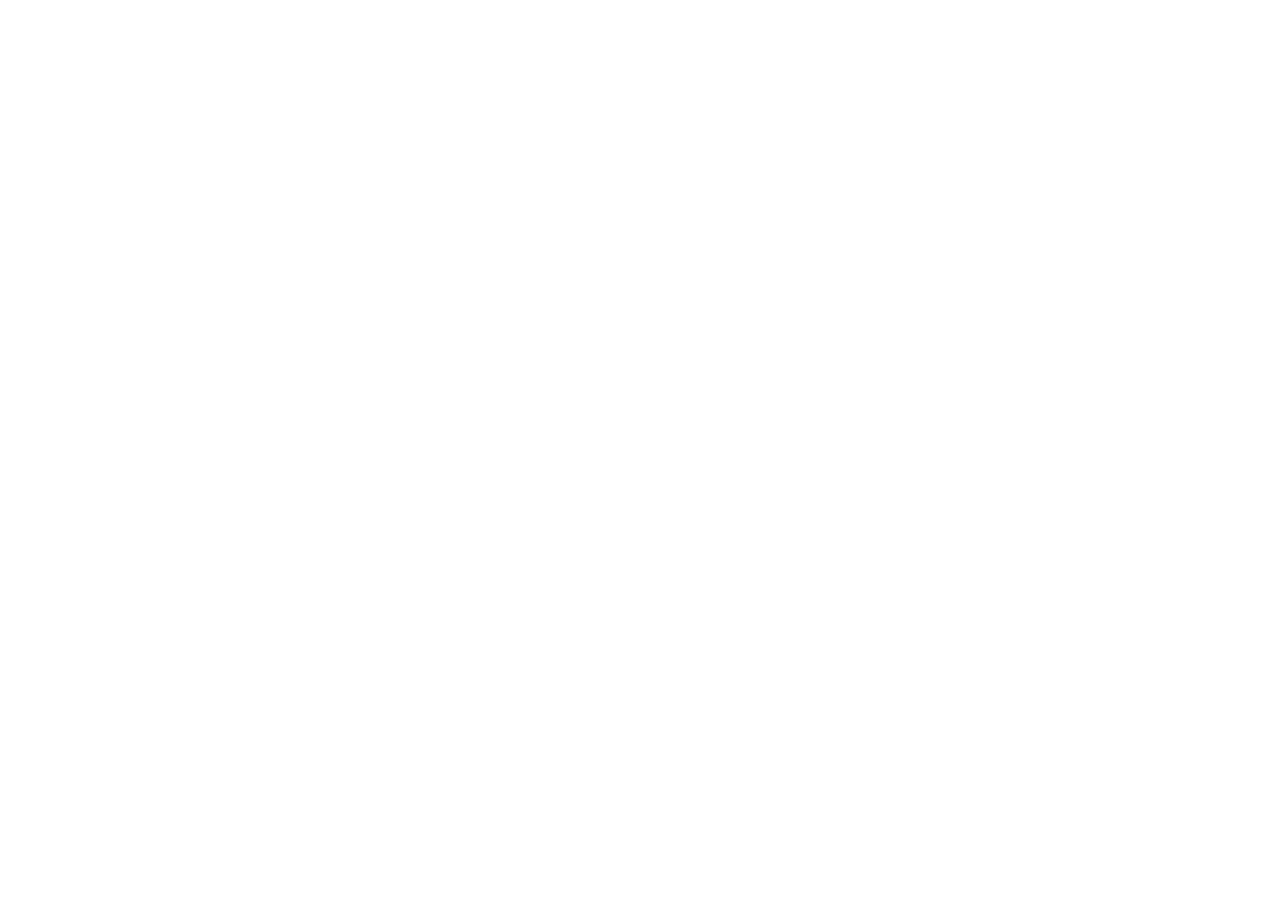
==== index.html @ a07afb5d "files updated" ====
<!DOCTYPE html>
<html lang="en">
<head>
    <meta charset="UTF-8">
    <meta name="viewport" content="width=device-width, initial-scale=1.0">
    <meta http-equiv="X-UA-Compatible" content="ie=edge">
    <title>Willow</title>
    <link href="https://fonts.googleapis.com/css?family=Abril+Fatface|Montserrat:400,700" rel="stylesheet">
    <link rel="stylesheet" href="styles/style.css">
</head>
<body>
    
</body>
</html>
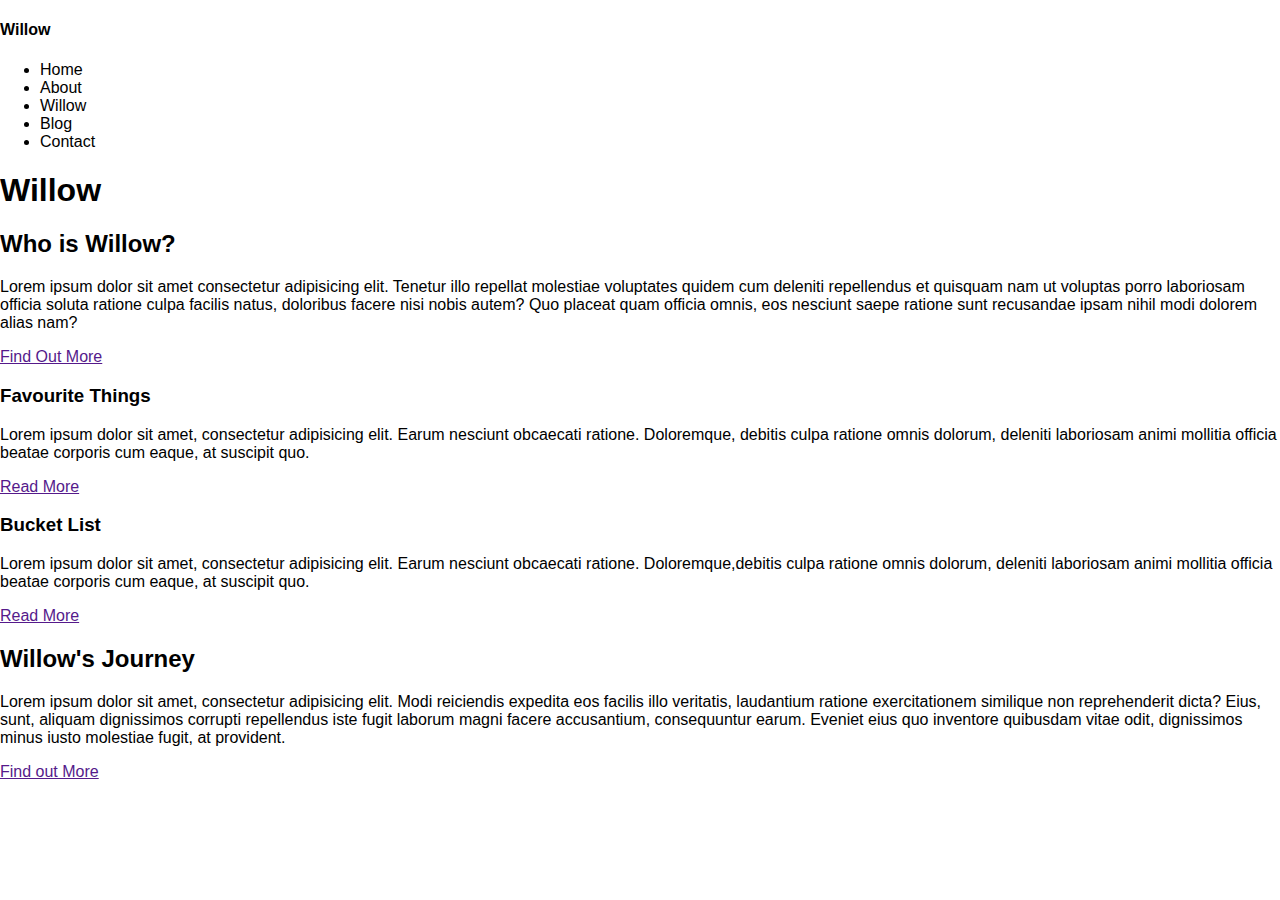
==== commit 9b939952: "files updated" ====
--- a/index.html
+++ b/index.html
@@ -5,10 +5,101 @@
     <meta name="viewport" content="width=device-width, initial-scale=1.0">
     <meta http-equiv="X-UA-Compatible" content="ie=edge">
     <title>Willow</title>
+    <link rel="stylesheet" href="https://use.fontawesome.com/releases/v5.5.0/css/all.css" integrity="sha384-B4dIYHKNBt8Bc12p+WXckhzcICo0wtJAoU8YZTY5qE0Id1GSseTk6S+L3BlXeVIU" crossorigin="anonymous">
     <link href="https://fonts.googleapis.com/css?family=Abril+Fatface|Montserrat:400,700" rel="stylesheet">
     <link rel="stylesheet" href="styles/style.css">
 </head>
 <body>
+
+    <!-- HEADER SECTION ------------------------------------------------>
+
+    <header class="main-header">
+        <div class="mobile-logo-box">
+            <h4 class="mobile-logo-box_heading">Willow</h4>
+        </div>
+        <nav class="top-nav">
+            <ul class="top-nav__list">
+                <li class="top-nav_link"><a href=""></a>Home</li>
+                <li class="top-nav_link"><a href=""></a>About</li>
+                <li class="top-nav_link--large"><a href=""></a>Willow</li>
+                <li class="top-nav_link"><a href=""></a>Blog</li>
+                <li class="top-nav_link"><a href=""></a>Contact</li>
+           </ul>
+        </nav>
+        <div class="main-header_headline">
+            <h1 class="main-header_title">Willow</h1>  
+        </div>
+    </header>
+
+    <main class="main">
+
+<!-- ABOUT/INTRO SECTION ----------------------------------------------->
+
+        <section class="panel">
+            <div class="panel_content">
+                <h2 class="heading">Who is Willow?</h2>
+                <p class="copy">Lorem ipsum dolor sit amet consectetur adipisicing elit. Tenetur illo repellat molestiae voluptates quidem cum deleniti repellendus et quisquam nam ut voluptas porro laboriosam officia soluta ratione culpa facilis natus, doloribus facere nisi nobis autem? Quo placeat quam officia omnis, eos nesciunt saepe ratione sunt recusandae ipsam nihil modi dolorem alias nam?</p>
+                <a href="" class="button">Find Out More</a>
+            </div>
+        </section>
+
+<!-- EDITORIAL SECTION ------------------------------------------------->
+
+        <section class="editorial">
+            <div class="editorial_row">
+                <div class="editorial_image">
+                </div>
+
+                <div class="editorial_content">
+                    <h3 class="heading">Favourite Things</h3>
+                    <p class="copy">Lorem ipsum dolor sit amet, consectetur adipisicing elit. Earum nesciunt obcaecati ratione. Doloremque, debitis culpa ratione omnis dolorum, deleniti laboriosam animi mollitia officia beatae corporis cum eaque, at suscipit quo.</p>
+                    <a href="" class="button">Read More</a>
+                </div>
+            </div>
+
+            <div class="editorial_row">
+                <div class="editorial_content">
+                    <h3 class="heading">Bucket List</h3>
+                    <p class="copy">Lorem ipsum dolor sit amet, consectetur adipisicing elit. Earum nesciunt obcaecati ratione. Doloremque,debitis culpa ratione omnis dolorum, deleniti laboriosam animi mollitia officia beatae corporis cum eaque, at suscipit quo.</p>
+                    <a href="" class="button">Read More</a>
+                </div>
+            
+                <div class="editorial_image">
+                </div>   
+            </div>
+        </section>
+
+        <section class="panel">
+            <div class="panel_image">
+
+            </div>
+            <div class="panel_content">
+                <h2 class="heading">Willow's Journey</h2>
+                <p class="copy">Lorem ipsum dolor sit amet, consectetur adipisicing elit. Modi reiciendis expedita eos facilis illo veritatis, laudantium ratione exercitationem similique non reprehenderit dicta? Eius, sunt, aliquam dignissimos corrupti repellendus iste fugit laborum magni facere accusantium, consequuntur earum. Eveniet eius quo inventore quibusdam vitae odit, dignissimos minus iusto molestiae fugit, at provident.</p>
+                <a href="" class="button">Find out More</a>
+            </div>
+        </section>
+
+        <section class="gallery">
+            <img src="" alt="" class="gallery_hero">
+            <div class="gallery_wrapper">
+                <img src="" alt="" class="gallery_image">
+                <img src="" alt="" class="gallery_image">
+                <img src="" alt="" class="gallery_image">
+            </div>
+        </section>   
+    </main>
+
+    <footer class="panel">
+        <div class="panel_content">
+
+
+        </div>
+
+
+
+
+    </footer>
     
 </body>
 </html>--- a/styles/style.css
+++ b/styles/style.css
@@ -0,0 +1,133 @@
+article, aside, details, figcaption, figure, footer, header, hgroup, nav, section, summary {
+  display: block; }
+
+audio, canvas, video {
+  display: inline-block; }
+
+audio:not([controls]) {
+  display: none;
+  height: 0; }
+
+[hidden] {
+  display: none; }
+
+html {
+  font-family: sans-serif;
+  -webkit-text-size-adjust: 100%;
+  -ms-text-size-adjust: 100%; }
+
+a:focus {
+  outline: thin dotted; }
+
+a:active, a:hover {
+  outline: 0; }
+
+h1 {
+  font-size: 2em; }
+
+abbr[title] {
+  border-bottom: 1px dotted; }
+
+b, strong {
+  font-weight: 700; }
+
+dfn {
+  font-style: italic; }
+
+mark {
+  background: #ff0;
+  color: #000; }
+
+code, kbd, pre, samp {
+  font-family: monospace, serif;
+  font-size: 1em; }
+
+pre {
+  white-space: pre-wrap;
+  word-wrap: break-word; }
+
+q {
+  quotes: \201C \201D \2018 \2019; }
+
+small {
+  font-size: 80%; }
+
+sub, sup {
+  font-size: 75%;
+  line-height: 0;
+  position: relative;
+  vertical-align: baseline; }
+
+sup {
+  top: -.5em; }
+
+sub {
+  bottom: -.25em; }
+
+img {
+  border: 0; }
+
+svg:not(:root) {
+  overflow: hidden; }
+
+fieldset {
+  border: 1px solid silver;
+  margin: 0 2px;
+  padding: .35em .625em .75em; }
+
+button, input, select, textarea {
+  font-family: inherit;
+  font-size: 100%;
+  margin: 0; }
+
+button, input {
+  line-height: normal; }
+
+button, html input[type=button], input[type=reset], input[type=submit] {
+  -webkit-appearance: button;
+  cursor: pointer; }
+
+button[disabled], input[disabled] {
+  cursor: default; }
+
+input[type=checkbox], input[type=radio] {
+  -webkit-box-sizing: border-box;
+  box-sizing: border-box;
+  padding: 0; }
+
+input[type=search] {
+  -webkit-appearance: textfield;
+  -moz-box-sizing: content-box;
+  -webkit-box-sizing: content-box;
+  box-sizing: content-box; }
+
+input[type=search]::-webkit-search-cancel-button, input[type=search]::-webkit-search-decoration {
+  -webkit-appearance: none; }
+
+textarea {
+  overflow: auto;
+  vertical-align: top; }
+
+table {
+  border-collapse: collapse;
+  border-spacing: 0; }
+
+body, figure {
+  margin: 0; }
+
+legend, button::-moz-focus-inner, input::-moz-focus-inner {
+  border: 0;
+  padding: 0; }
+
+.clearfix:after {
+  visibility: hidden;
+  display: block;
+  font-size: 0;
+  content: '';
+  clear: both;
+  height: 0; }
+
+* {
+  -moz-box-sizing: border-box;
+  -webkit-box-sizing: border-box;
+  box-sizing: border-box; }
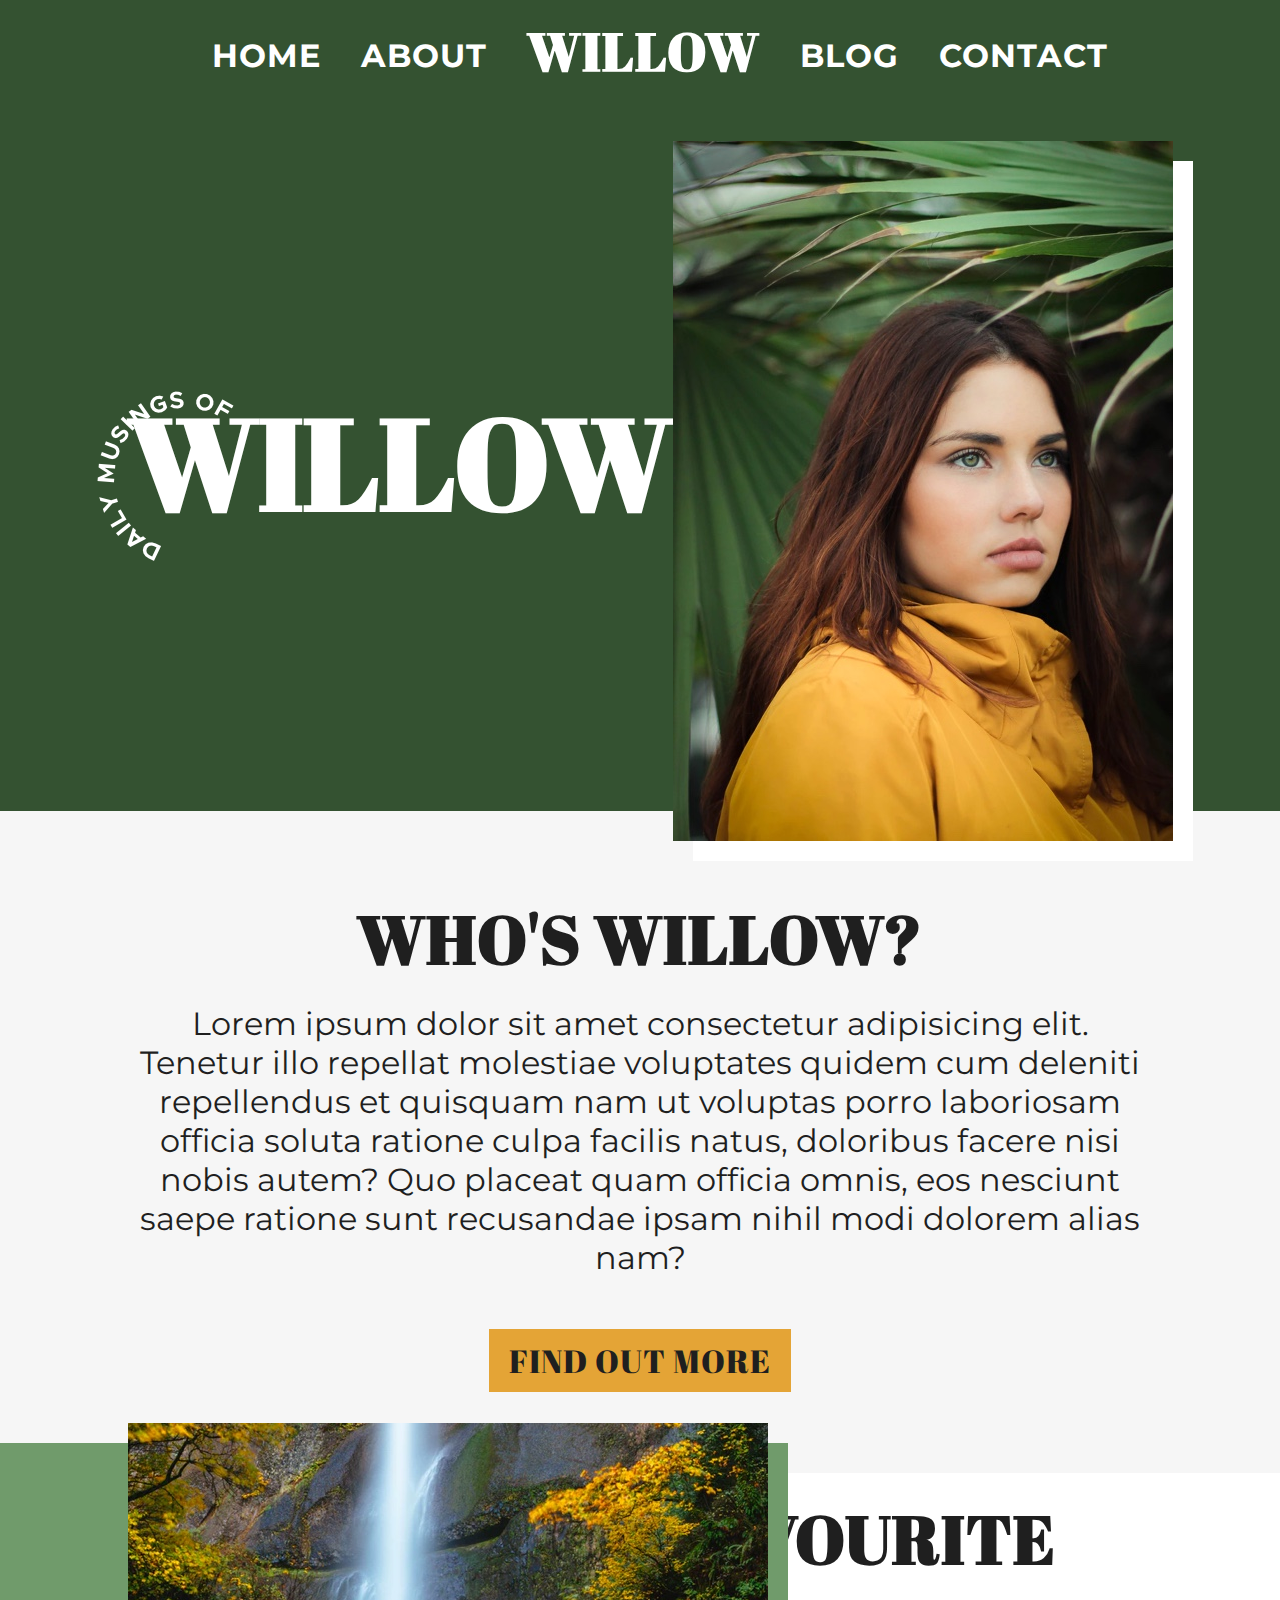
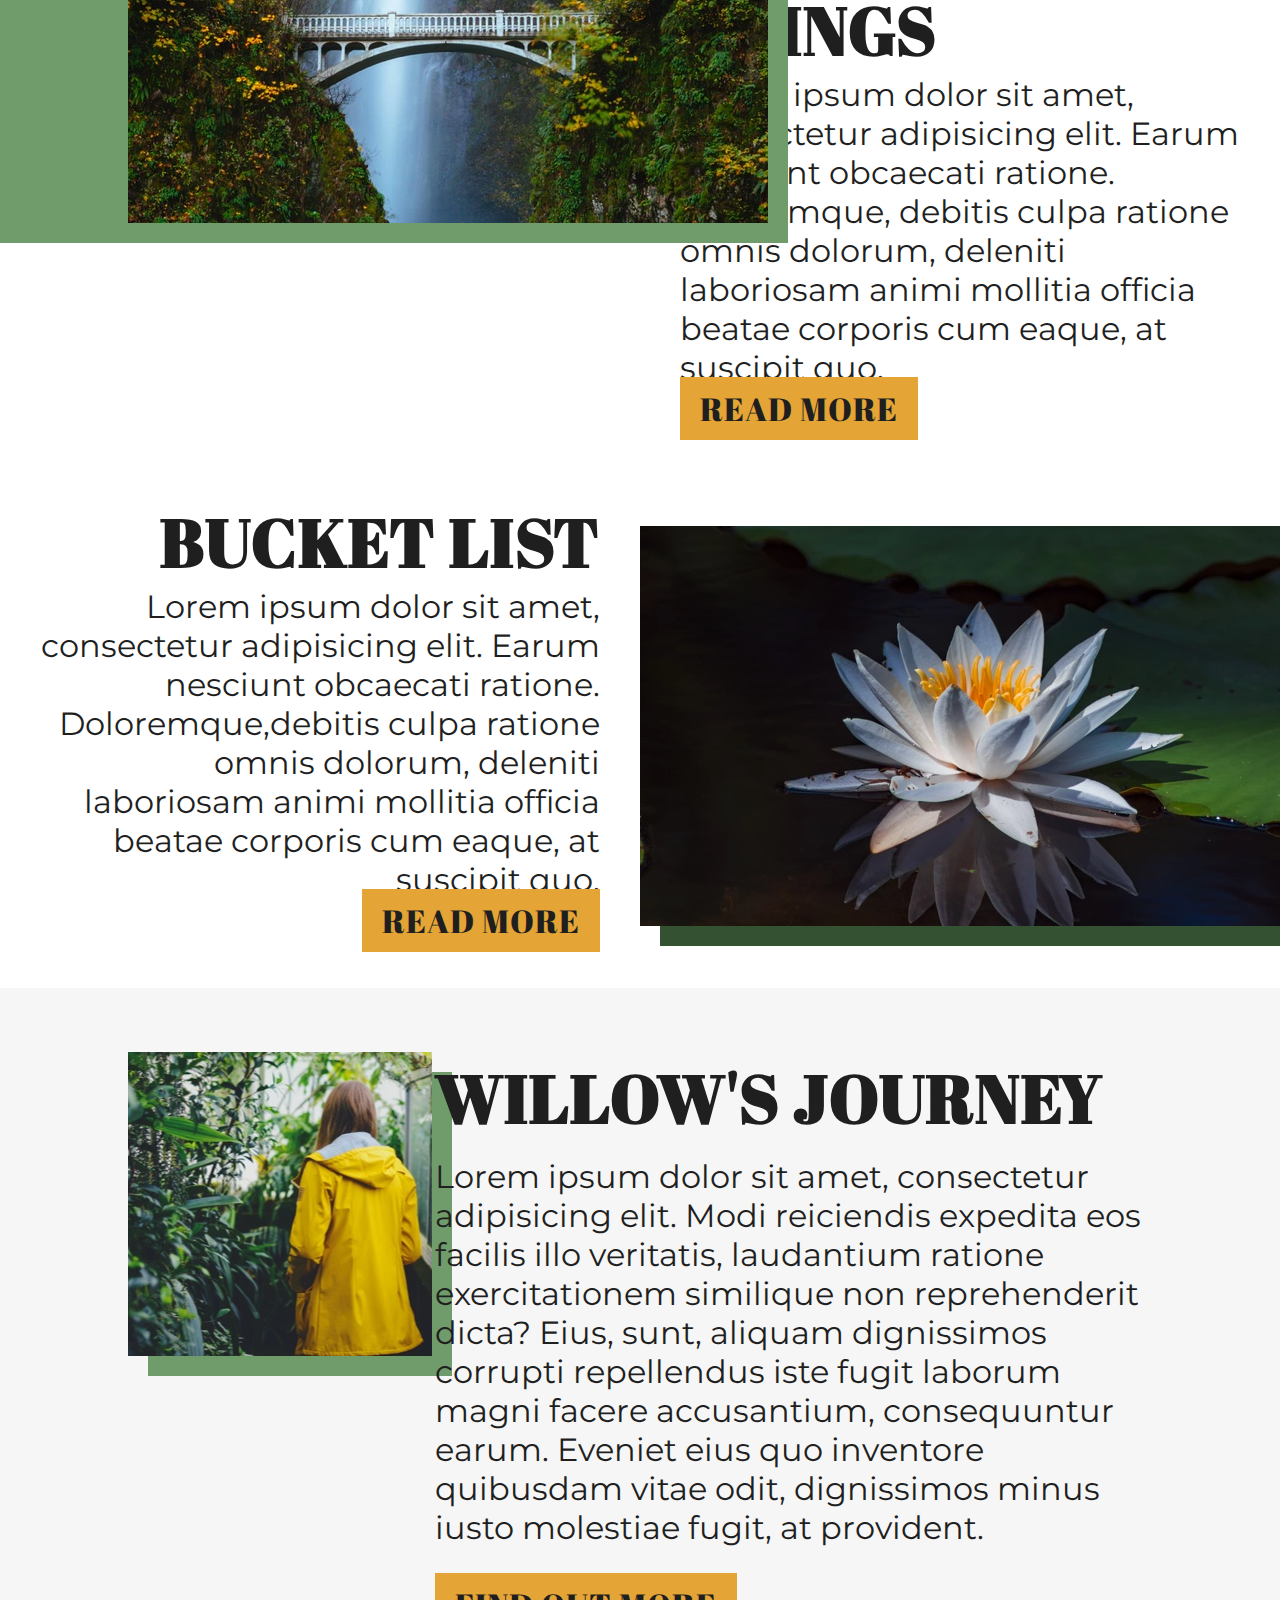
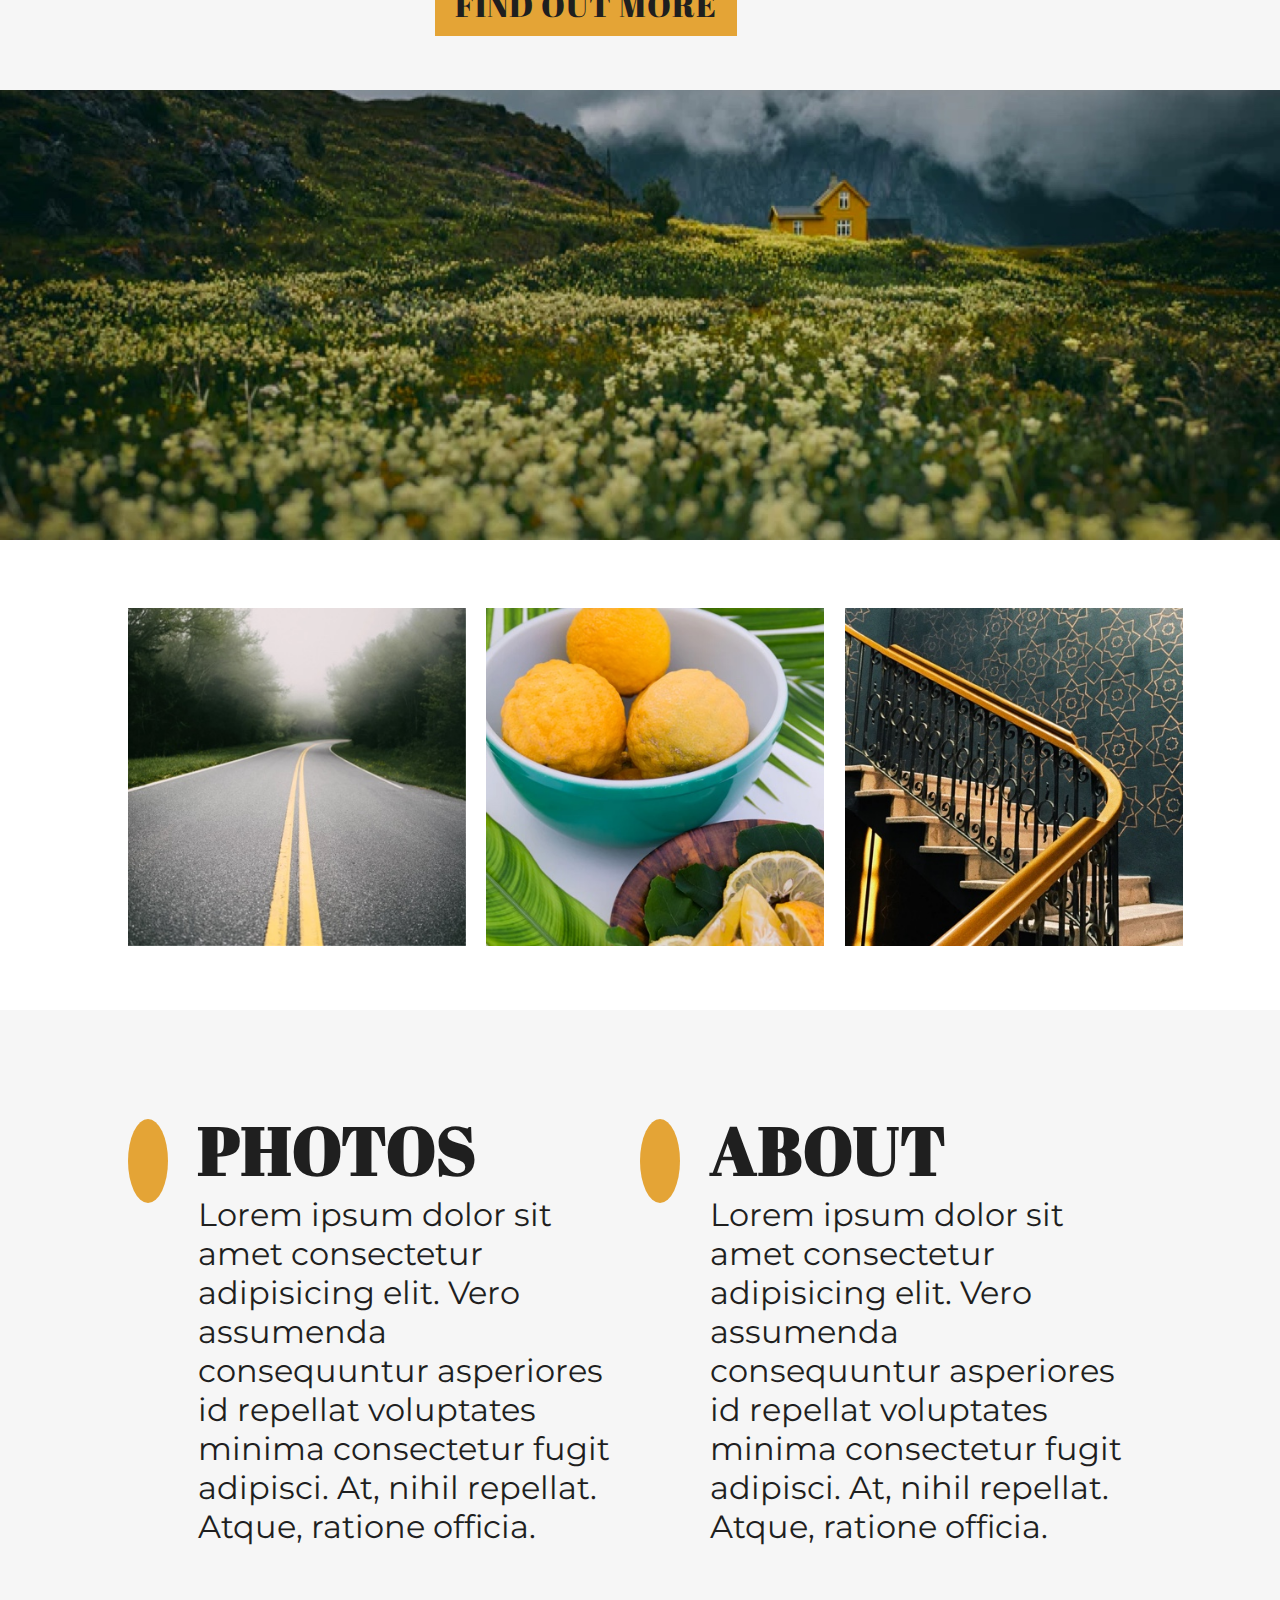
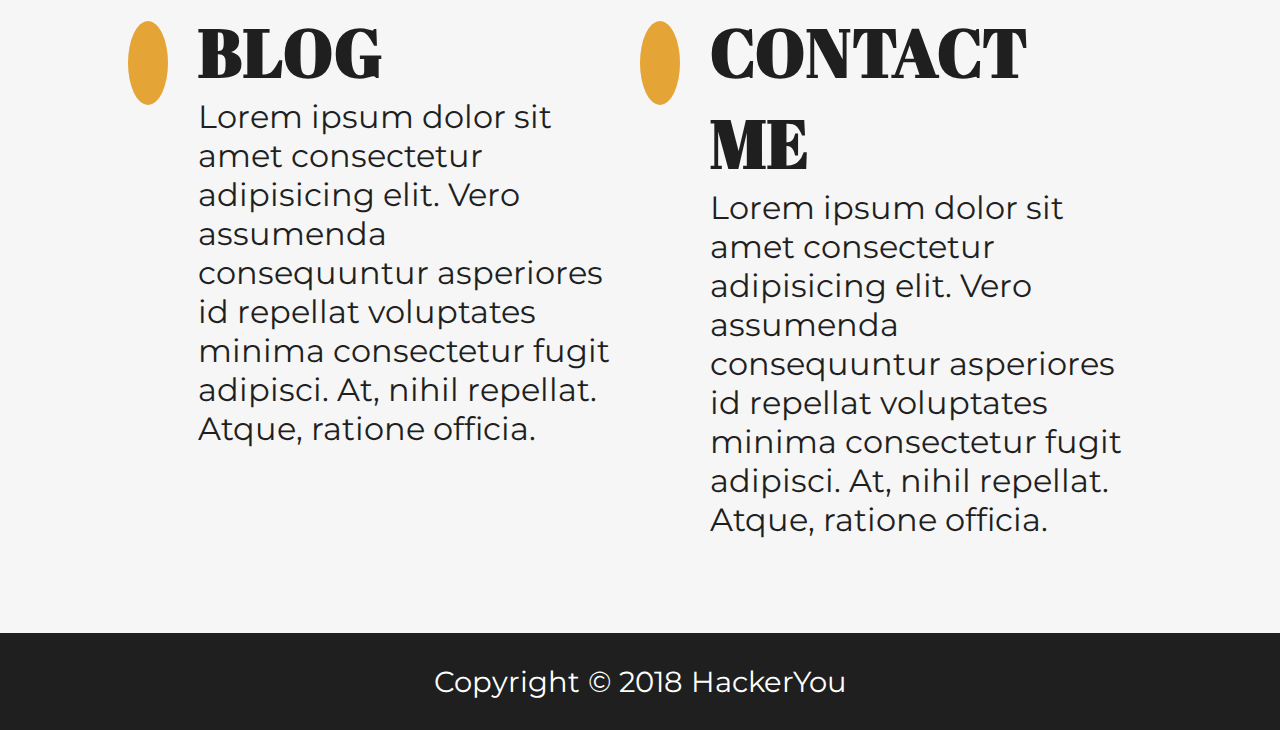
==== commit 2f6a465d: "files updated" ====
--- a/index.html
+++ b/index.html
@@ -14,20 +14,25 @@
     <!-- HEADER SECTION ------------------------------------------------>
 
     <header class="main-header">
-        <div class="mobile-logo-box">
-            <h4 class="mobile-logo-box_heading">Willow</h4>
-        </div>
+        
         <nav class="top-nav">
             <ul class="top-nav__list">
-                <li class="top-nav_link"><a href=""></a>Home</li>
-                <li class="top-nav_link"><a href=""></a>About</li>
-                <li class="top-nav_link--large"><a href=""></a>Willow</li>
-                <li class="top-nav_link"><a href=""></a>Blog</li>
-                <li class="top-nav_link"><a href=""></a>Contact</li>
+                <li class="top-nav__list-item"><a class="top-nav__link" href="">Home</a></li>
+                <li class="top-nav__list-item"><a class="top-nav__link" href="">About</a></li>
+                <li class="top-nav__list-item"><a class="top-nav__link--large" href="">Willow</a></li>
+                <li class="top-nav__list-item"><a class="top-nav__link" href="blog.html">Blog</a></li>
+                <li class="top-nav__list-item"><a class="top-nav__link" href="contact.html">Contact</a></li>
            </ul>
         </nav>
-        <div class="main-header_headline">
-            <h1 class="main-header_title">Willow</h1>  
+
+        <div class="mobile-logo-box">
+            <h4 class="main-header__title--small">Willow</h4>
+        </div>
+
+        <div class="main-header__content-box wrapper">
+            <img class="main-header__tagline" src="assets/circle-text.png" alt="website tagline indicating this website is the daily musings of Willow">
+            <h1 class="main-header__title--large">Willow</h1>
+            <img class="main-header__img" src="assets/home-image-1.jpg" alt="headshot of girl with long brown hair standing in front of bamboo-like tree leaves">  
         </div>
     </header>
 
@@ -35,71 +40,134 @@
 
 <!-- ABOUT/INTRO SECTION ----------------------------------------------->
 
-        <section class="panel">
-            <div class="panel_content">
-                <h2 class="heading">Who is Willow?</h2>
-                <p class="copy">Lorem ipsum dolor sit amet consectetur adipisicing elit. Tenetur illo repellat molestiae voluptates quidem cum deleniti repellendus et quisquam nam ut voluptas porro laboriosam officia soluta ratione culpa facilis natus, doloribus facere nisi nobis autem? Quo placeat quam officia omnis, eos nesciunt saepe ratione sunt recusandae ipsam nihil modi dolorem alias nam?</p>
-                <a href="" class="button">Find Out More</a>
+        <section class="intro">
+            <div class="wrapper">
+                <div class="intro__content-block">
+                    <h2 class="heading">Who's Willow?</h2>
+                    <p class="copy copy--intro">Lorem ipsum dolor sit amet consectetur adipisicing elit. Tenetur illo repellat molestiae voluptates quidem cum deleniti repellendus et quisquam nam ut voluptas porro laboriosam officia soluta ratione culpa facilis natus, doloribus facere nisi nobis autem? Quo placeat quam officia omnis, eos nesciunt saepe ratione sunt recusandae ipsam nihil modi dolorem alias nam?</p>
+                    <a href="#" class="button">Find Out More</a>
+                </div>
             </div>
-        </section>
+        </section> 
 
 <!-- EDITORIAL SECTION ------------------------------------------------->
 
-        <section class="editorial">
-            <div class="editorial_row">
-                <div class="editorial_image">
+        <section class="editorial">           
+                <div class="editorial__row">
+                    <div class="editorial__img-box">
+                        <img class="editorial__image editorial__image--light-green" src="assets/home-image-2.jpg" alt="scenic photograph of bridge with waterfall in background">
+                    </div>
+    
+                    <div class="editorial__content">
+                        <h3 class="heading">Favourite Things</h3>
+                        <p class="copy copy__editorial">Lorem ipsum dolor sit amet, consectetur adipisicing elit. Earum nesciunt obcaecati ratione. Doloremque, debitis culpa ratione omnis dolorum, deleniti laboriosam animi mollitia officia beatae corporis cum eaque, at suscipit quo.</p>
+                        <a href="" class="button">Read More</a>
+                    </div>
                 </div>
-
-                <div class="editorial_content">
-                    <h3 class="heading">Favourite Things</h3>
-                    <p class="copy">Lorem ipsum dolor sit amet, consectetur adipisicing elit. Earum nesciunt obcaecati ratione. Doloremque, debitis culpa ratione omnis dolorum, deleniti laboriosam animi mollitia officia beatae corporis cum eaque, at suscipit quo.</p>
-                    <a href="" class="button">Read More</a>
-                </div>
-            </div>
-
-            <div class="editorial_row">
-                <div class="editorial_content">
-                    <h3 class="heading">Bucket List</h3>
-                    <p class="copy">Lorem ipsum dolor sit amet, consectetur adipisicing elit. Earum nesciunt obcaecati ratione. Doloremque,debitis culpa ratione omnis dolorum, deleniti laboriosam animi mollitia officia beatae corporis cum eaque, at suscipit quo.</p>
-                    <a href="" class="button">Read More</a>
-                </div>
-            
-                <div class="editorial_image">
-                </div>   
-            </div>
+    
+                <div class="editorial__row editorial__row--row2">
+                    <div class="editorial__img-box editorial__img-container--row2">
+                        <img src="assets/home-image-3.jpg" alt="close up photograph of flower floating near lily pad" class="editorial__image editorial__image--dark-green">
+                    </div> 
+    
+                    <div class="editorial__content editorial__content--row2">
+                        <h3 class="heading">Bucket List</h3>
+                        <p class="copy copy__editorial">Lorem ipsum dolor sit amet, consectetur adipisicing elit. Earum nesciunt obcaecati ratione. Doloremque,debitis culpa ratione omnis dolorum, deleniti laboriosam animi mollitia officia beatae corporis cum eaque, at suscipit quo.</p>
+                        <a href="" class="button">Read More</a>
+                    </div>            
+                </div>                      
         </section>
 
-        <section class="panel">
-            <div class="panel_image">
 
-            </div>
-            <div class="panel_content">
-                <h2 class="heading">Willow's Journey</h2>
-                <p class="copy">Lorem ipsum dolor sit amet, consectetur adipisicing elit. Modi reiciendis expedita eos facilis illo veritatis, laudantium ratione exercitationem similique non reprehenderit dicta? Eius, sunt, aliquam dignissimos corrupti repellendus iste fugit laborum magni facere accusantium, consequuntur earum. Eveniet eius quo inventore quibusdam vitae odit, dignissimos minus iusto molestiae fugit, at provident.</p>
-                <a href="" class="button">Find out More</a>
-            </div>
+<!-- WILLOW'S JOURNEY SECTION ------------------------------------------------->
+
+        <section class="journey">
+                <div class="journey-container">   
+                    <div class="journey-container__image-box">
+                        <img class="journey-container__image-box--image" src="assets/home-image-4.jpg" alt="rear image of girl with yellow raincoat in a green forest-like setting">
+                    </div>
+        
+                    <div class="journey-container__content-box">
+                        <h2 class="heading">Willow's Journey</h2>
+                        <p class="copy copy--intro">Lorem ipsum dolor sit amet, consectetur adipisicing elit. Modi reiciendis expedita eos facilis illo veritatis, laudantium ratione exercitationem similique non reprehenderit dicta? Eius, sunt, aliquam dignissimos corrupti repellendus iste fugit laborum magni facere accusantium, consequuntur earum. Eveniet eius quo inventore quibusdam vitae odit, dignissimos minus iusto molestiae fugit, at provident.</p>
+                        <a href="" class="button">Find out More</a>
+                    </div> 
+                </div>
         </section>
 
+<!-- GALLERY SECTION ------------------------------------------------------------->
+
         <section class="gallery">
-            <img src="" alt="" class="gallery_hero">
-            <div class="gallery_wrapper">
-                <img src="" alt="" class="gallery_image">
-                <img src="" alt="" class="gallery_image">
-                <img src="" alt="" class="gallery_image">
+            <div class="gallery__hero">
+                <img src="assets/home-image-5.jpg" alt="panoramic scene of a meadow of flowers with a house in background near cloudy mountains" class="gallery__image--large">
+            </div>
+            <div class="gallery__wrapper">
+                <img src="assets/home-image-6.jpg" alt="image of empty winding highway road" class="gallery__image">
+                <img src="assets/home-image-7.jpg" alt="close up image of a bowl of lemons on a table" class="gallery__image">
+                <img src="assets/home-image-8.jpg" alt="photo of winding staircase with star-pattern wallpaper on walls" class="gallery__image">
             </div>
         </section>   
     </main>
 
-    <footer class="panel">
-        <div class="panel_content">
+<!-- FOOTER WITH ICONS SECTION------------------------------------------------------>
+<footer class="footer">
+    <div class="wrapper">
+        <div class="footer__row">
+            <div class="footer__content">
+                <div class="footer__icon-box">
+                    <a class="footer__icon" href=""><i class="fas fa-image"></i></a>
+                </div>
 
+                <div class="footer__copy-block">
+                    <h4 class="heading">Photos</h4>
+                    <p class="copy">Lorem ipsum dolor sit amet consectetur adipisicing elit. Vero assumenda consequuntur asperiores id repellat voluptates minima consectetur fugit adipisci. At, nihil repellat. Atque, ratione officia.</p>
+                </div>
+            </div>
 
+            <div class="footer__content">
+                <div class="footer__icon-box">
+                    <a class="footer__icon" href=""><i class="far fa-user"></i></a>
+                </div>
+
+                <div class="footer__copy-block">
+                    <h4 class="heading">About</h4>
+                    <p class="copy">Lorem ipsum dolor sit amet consectetur adipisicing elit. Vero assumenda consequuntur asperiores id repellat voluptates minima consectetur fugit adipisci. At, nihil repellat. Atque, ratione officia.</p>
+                </div>
+            </div>
+        </div>
+
+        <div class="footer__row">
+            <div class="footer__content">
+                <div class="footer__icon-box">
+                    <a class="footer__icon" href=""><i class="fas fa-desktop"></i></a>
+                </div>
+
+                <div class="footer__copy-block">
+                    <h4 class="heading">Blog</h4>
+                    <p class="copy">Lorem ipsum dolor sit amet consectetur adipisicing elit. Vero assumenda consequuntur asperiores id repellat voluptates minima consectetur fugit adipisci. At, nihil repellat. Atque, ratione officia.</p>
+                </div>
+            </div>
+      
+            <div class="footer__content">
+                <div class="footer__icon-box">
+                    <a class="footer__icon" href=""><i class="fas fa-phone"></i></a>
+                </div>
+                <div class="footer__copy-block">
+                    <h4 class="heading">Contact Me</h4>
+                    <p class="copy">Lorem ipsum dolor sit amet consectetur adipisicing elit. Vero assumenda consequuntur asperiores id repellat voluptates minima consectetur fugit adipisci. At, nihil repellat. Atque, ratione officia.</p>
+                </div>
+            </div> 
+        </div>
+    </div>
+</footer>
+
+<!-- SECONDARY FOOTER SECTION ----------------------------------------------------------->
+
+        <div class="secondary-footer">
+            <p class="secondary-footer__text">Copyright &copy 2018 HackerYou</p>
         </div>
 
 
-
-
-    </footer>
     
 </body>
 </html>--- a/styles/style.css
+++ b/styles/style.css
@@ -131,3 +131,234 @@
   -moz-box-sizing: border-box;
   -webkit-box-sizing: border-box;
   box-sizing: border-box; }
+
+.main-header__title--large {
+  font-family: 'Abril Fatface', serif;
+  color: #fff;
+  text-transform: uppercase;
+  font-size: 80px;
+  font-size: 8rem; }
+
+.heading {
+  font-family: 'Abril Fatface', serif;
+  color: #1f1f1f;
+  text-transform: uppercase;
+  letter-spacing: 1px;
+  font-size: 42px;
+  font-size: 4.2rem;
+  margin: 0; }
+
+.copy {
+  font-family: 'Montserrat', sans-serif;
+  color: #1f1f1f;
+  font-size: 20px;
+  font-size: 2rem;
+  margin: 0; }
+
+.button {
+  font-family: 'Abril Fatface', serif;
+  color: #1f1f1f;
+  text-transform: uppercase;
+  letter-spacing: 1px;
+  font-size: 20px;
+  font-size: 2rem;
+  background: #e4a436;
+  text-decoration: none;
+  padding: 10px 20px;
+  text-align: center; }
+
+.wrapper {
+  margin: 0 auto;
+  width: 80%; }
+
+.panel {
+  padding: 40px 0; }
+
+.top-nav {
+  background: #345231;
+  padding: 20px 20px 15px 20px; }
+  .top-nav__list {
+    display: -webkit-box;
+    display: -ms-flexbox;
+    display: flex;
+    -webkit-box-pack: center;
+    -ms-flex-pack: center;
+    justify-content: center;
+    -webkit-box-align: center;
+    -ms-flex-align: center;
+    align-items: center;
+    line-height: 29px; }
+  .top-nav__list-item {
+    list-style: none; }
+  .top-nav__link, .top-nav__link--large {
+    font-family: 'Montserrat', sans-serif;
+    color: #1f1f1f;
+    font-size: 20px;
+    font-size: 2rem;
+    letter-spacing: 1px;
+    text-decoration: none;
+    text-transform: uppercase;
+    color: #fff;
+    font-weight: 700;
+    padding: 0 20px; }
+  .top-nav__link--large {
+    font-family: 'Abril Fatface', serif;
+    color: #fff;
+    text-transform: uppercase;
+    font-size: 33px;
+    font-size: 3.3rem; }
+
+.mobile-logo-box {
+  display: none; }
+
+.main-header {
+  background: #345231; }
+  .main-header__content-box {
+    display: -webkit-box;
+    display: -ms-flexbox;
+    display: flex;
+    position: relative; }
+  .main-header__tagline {
+    position: absolute;
+    top: 40%;
+    left: -3%; }
+  .main-header__img {
+    -webkit-box-shadow: 20px 20px 0 #fff;
+    box-shadow: 20px 20px 0 #fff;
+    position: relative;
+    top: 30px; }
+  .main-header__title--large {
+    margin: auto; }
+  .main-header__title--large, .main-header__img {
+    -webkit-box-flex: 1;
+    -ms-flex: 1 0 auto;
+    flex: 1 0 auto; }
+
+.intro,
+.journey,
+.footer {
+  background: #f6f6f6; }
+  .intro__content-block,
+  .journey__content-block,
+  .footer__content-block {
+    display: -webkit-box;
+    display: -ms-flexbox;
+    display: flex;
+    text-align: center;
+    -webkit-box-orient: vertical;
+    -webkit-box-direction: normal;
+    -ms-flex-direction: column;
+    flex-direction: column;
+    -webkit-box-align: center;
+    -ms-flex-align: center;
+    align-items: center;
+    -ms-flex-line-pack: justify;
+    align-content: space-between;
+    padding: 8% 0 8% 0; }
+
+.copy--intro {
+  padding: 2% 0 5% 0; }
+
+.journey-container {
+  display: -webkit-box;
+  display: -ms-flexbox;
+  display: flex;
+  margin: 0 5%;
+  padding: 5%; }
+  .journey-container__image-box {
+    width: 20%;
+    margin-right: 10%; }
+  .journey-container__content-box {
+    width: 80%; }
+  .journey-container .journey-container__image-box--image {
+    -webkit-box-shadow: 20px 20px 0 #709b6b;
+    box-shadow: 20px 20px 0 #709b6b; }
+
+.editorial__row {
+  display: -webkit-box;
+  display: -ms-flexbox;
+  display: flex;
+  -webkit-box-pack: justify;
+  -ms-flex-pack: justify;
+  justify-content: space-between; }
+
+.editorial__row--row2 {
+  -webkit-box-orient: horizontal;
+  -webkit-box-direction: reverse;
+  -ms-flex-direction: row-reverse;
+  flex-direction: row-reverse;
+  padding: 2% 0; }
+
+.editorial__content,
+.editorial__img-box {
+  width: 50%; }
+
+.editorial__content {
+  padding: 20px 40px; }
+
+.editorial__content--row2 {
+  text-align: right; }
+
+.editorial__image {
+  position: relative; }
+  .editorial__image--light-green {
+    -webkit-box-shadow: 20px 20px 0 #709b6b, -170px 20px 0 #709b6b;
+    box-shadow: 20px 20px 0 #709b6b, -170px 20px 0 #709b6b;
+    top: -50px;
+    margin-left: 20%; }
+  .editorial__image--dark-green {
+    -webkit-box-shadow: 170px 20px 0 #345231, 20px 20px 0 #345231;
+    box-shadow: 170px 20px 0 #345231, 20px 20px 0 #345231;
+    bottom: -50px; }
+
+.gallery__image--large {
+  min-height: 50vh;
+  width: 100%;
+  margin: 0;
+  padding: 0; }
+
+.gallery__wrapper {
+  display: -webkit-box;
+  display: -ms-flexbox;
+  display: flex;
+  margin: 5% 10%; }
+  .gallery__wrapper .gallery__image {
+    width: 33%;
+    margin-right: 2%; }
+
+.footer {
+  padding: 5% 0; }
+  .footer .footer__row {
+    display: -webkit-box;
+    display: -ms-flexbox;
+    display: flex; }
+    .footer .footer__row .footer__content {
+      display: -webkit-box;
+      display: -ms-flexbox;
+      display: flex;
+      width: 50%;
+      -webkit-box-align: baseline;
+      -ms-flex-align: baseline;
+      align-items: baseline; }
+    .footer .footer__row .footer__icon {
+      font-size: 40px;
+      color: #000;
+      background: #e4a436;
+      padding: 20px;
+      border-radius: 50%;
+      width: 10%; }
+    .footer .footer__row .footer__copy-block {
+      width: 100%;
+      padding: 30px; }
+
+.secondary-footer {
+  background: #1f1f1f;
+  line-height: 20px;
+  padding: 10px; }
+  .secondary-footer__text {
+    font-family: 'Montserrat', sans-serif;
+    color: #1f1f1f;
+    font-size: 18px;
+    font-size: 1.8rem;
+    color: #fff;
+    text-align: center; }
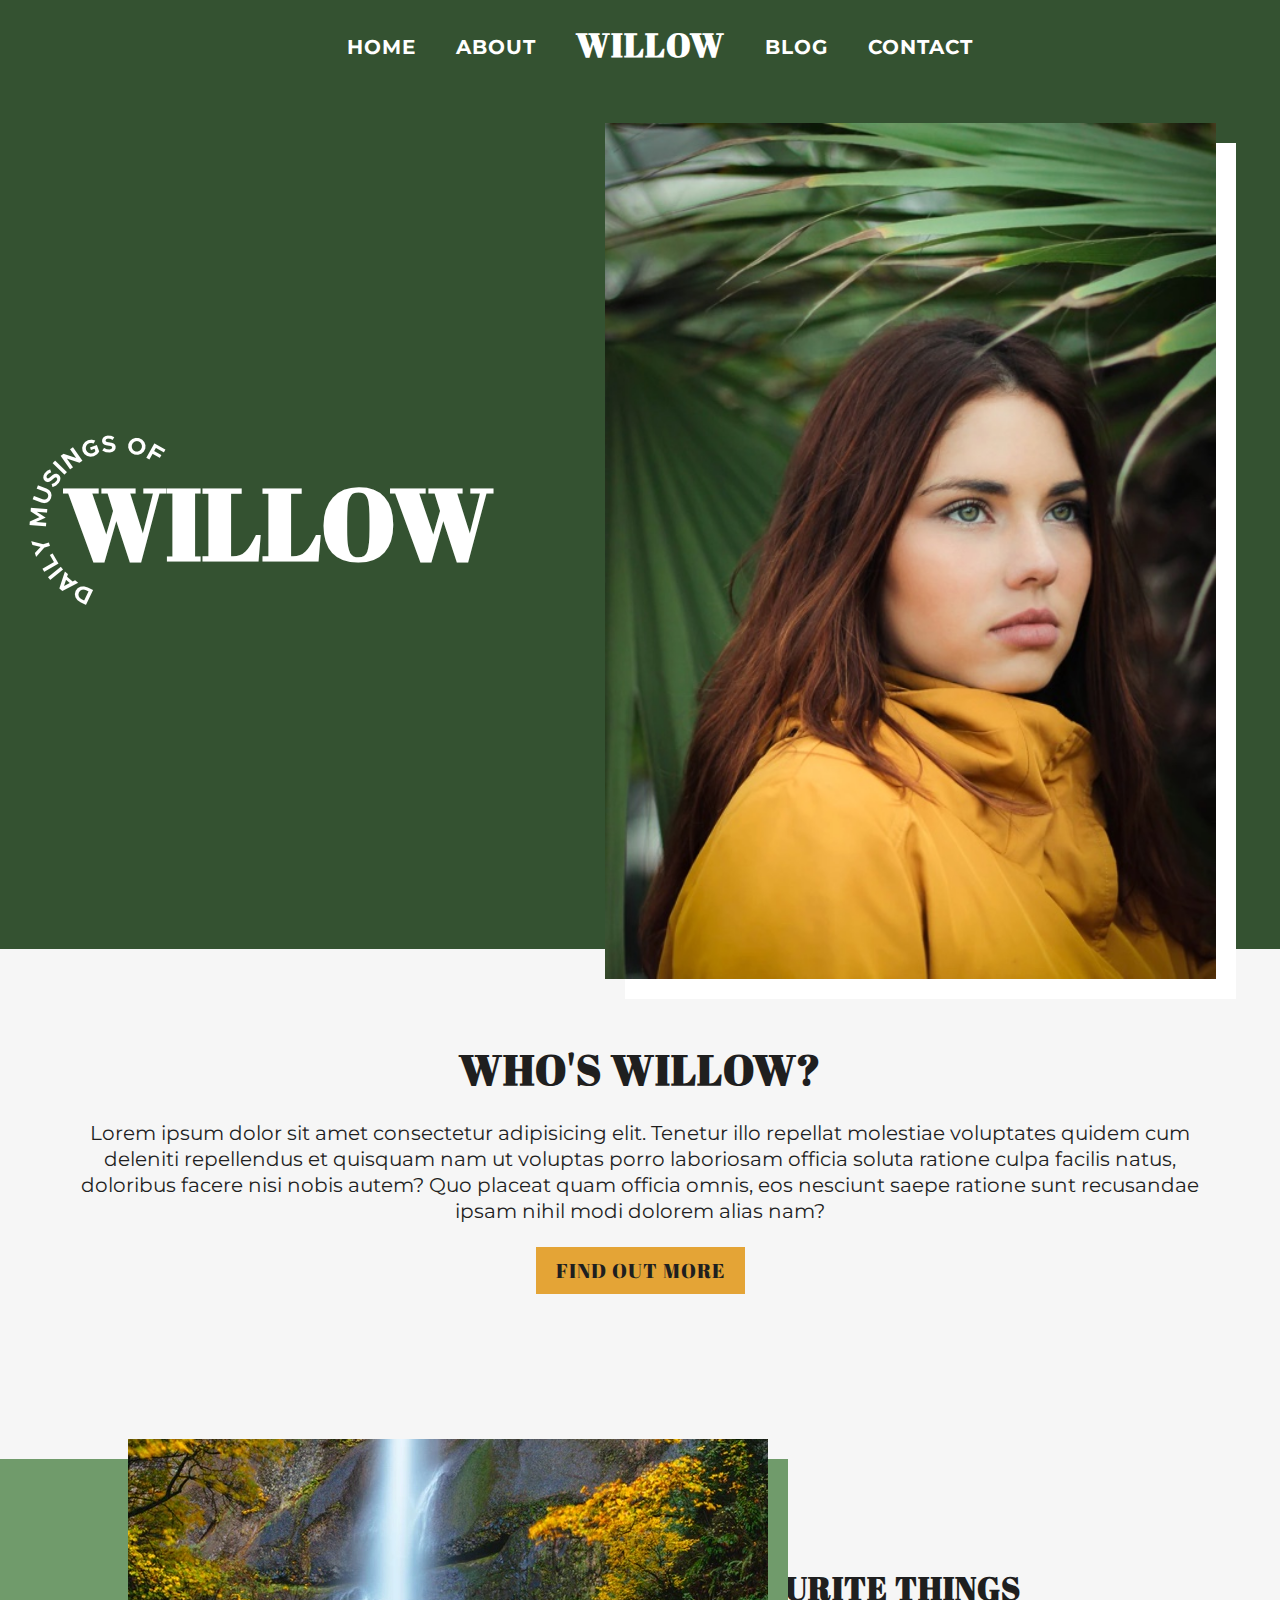
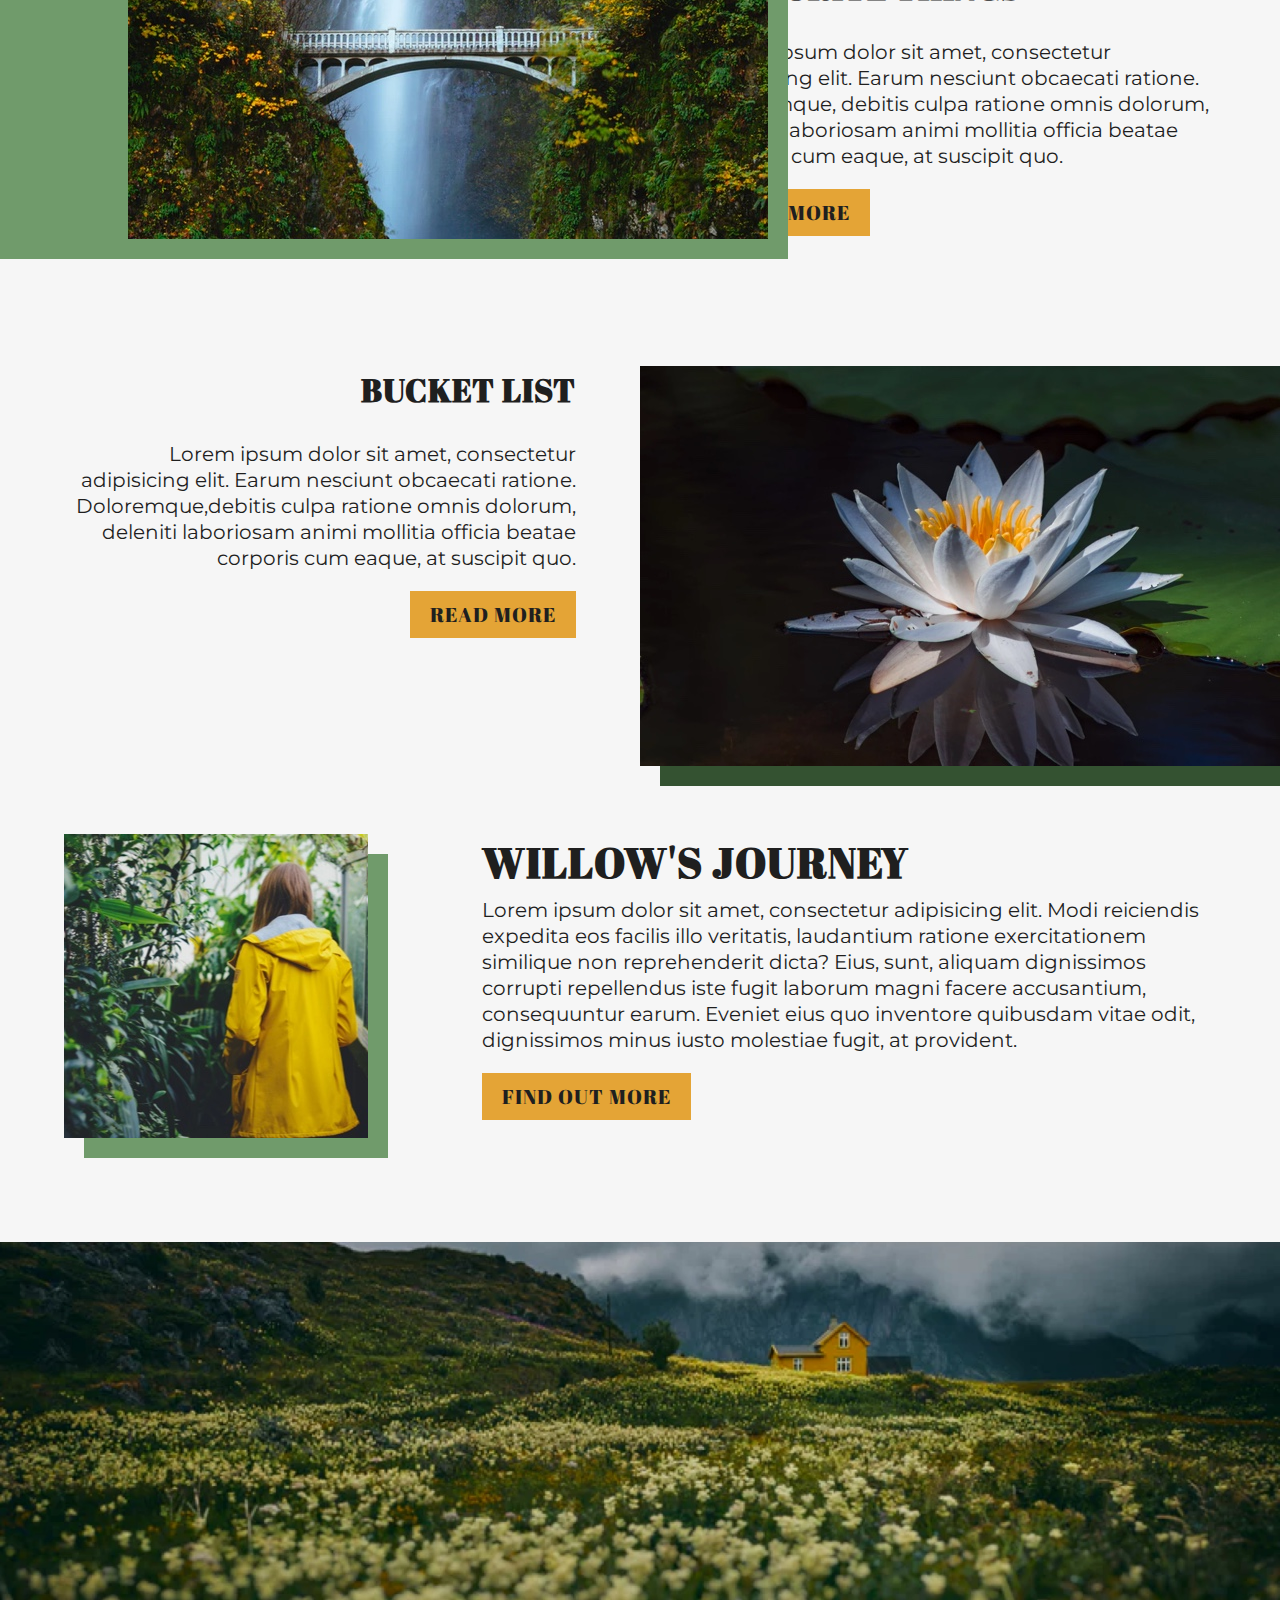
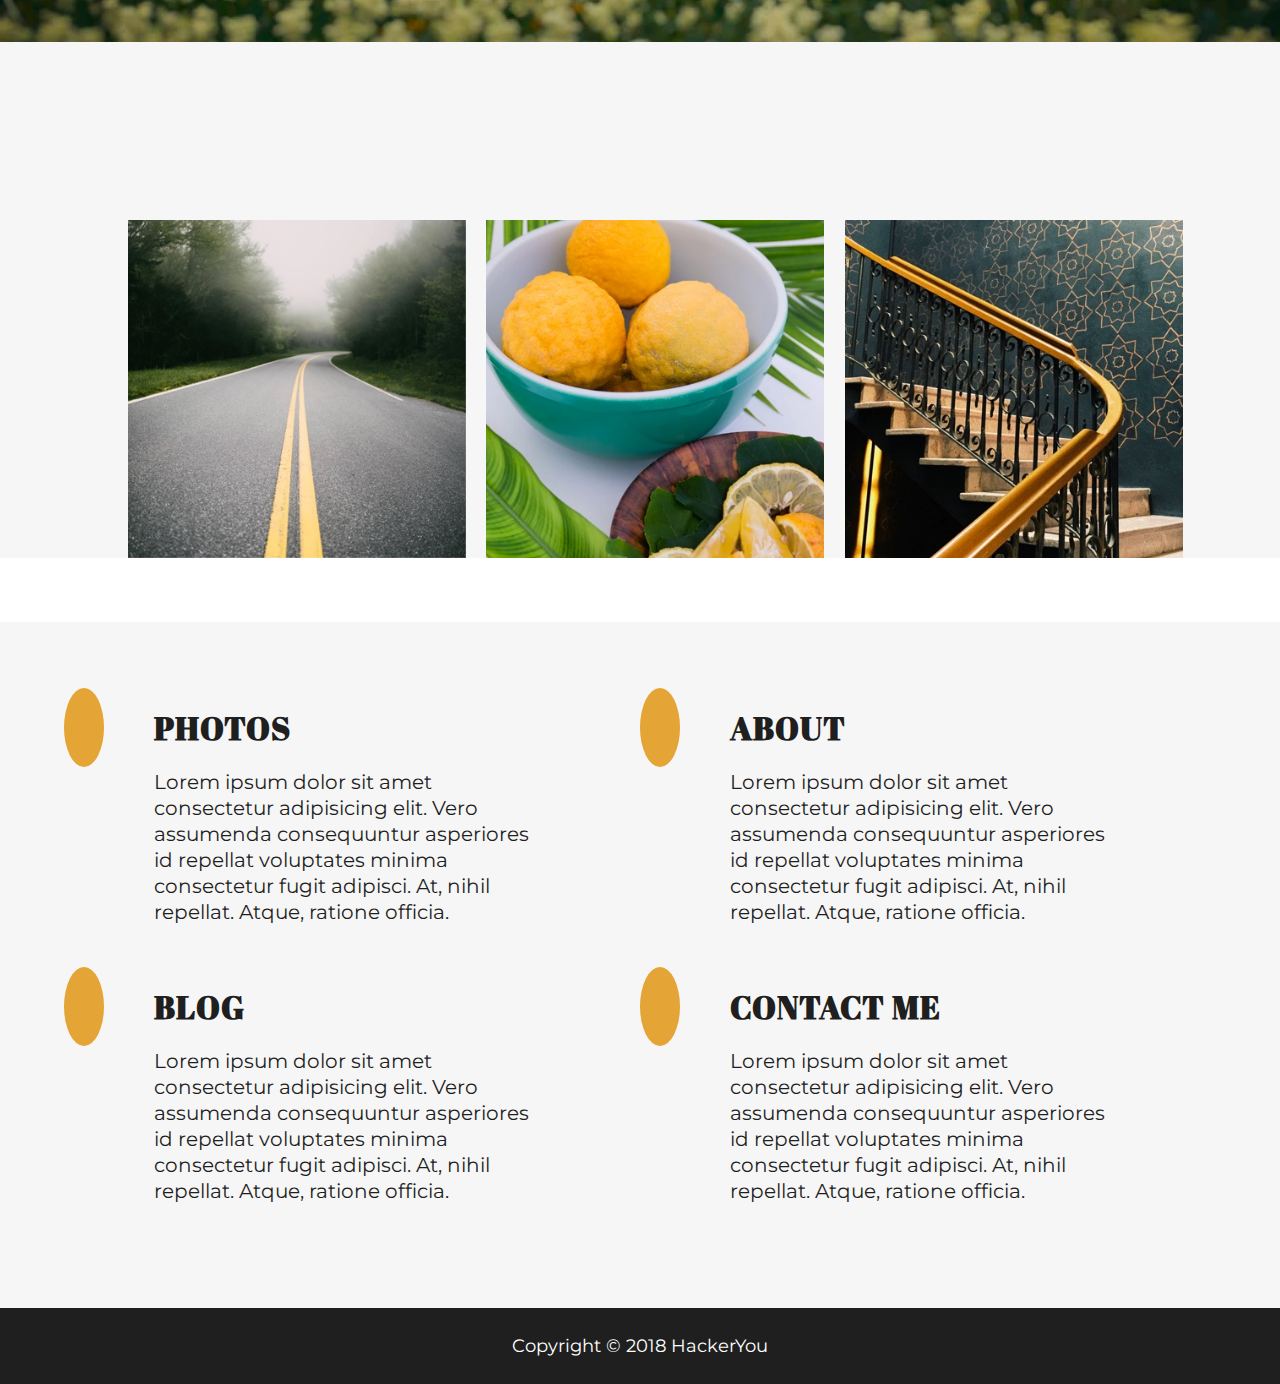
==== commit a8a8bf80: "files updated" ====
--- a/index.html
+++ b/index.html
@@ -53,13 +53,13 @@
 <!-- EDITORIAL SECTION ------------------------------------------------->
 
         <section class="editorial">           
-                <div class="editorial__row">
+                <div class="editorial__row editorial__row--row1">
                     <div class="editorial__img-box">
                         <img class="editorial__image editorial__image--light-green" src="assets/home-image-2.jpg" alt="scenic photograph of bridge with waterfall in background">
                     </div>
     
-                    <div class="editorial__content">
-                        <h3 class="heading">Favourite Things</h3>
+                    <div class="editorial__content editorial__content--row1">
+                        <h3 class="heading--small">Favourite Things</h3>
                         <p class="copy copy__editorial">Lorem ipsum dolor sit amet, consectetur adipisicing elit. Earum nesciunt obcaecati ratione. Doloremque, debitis culpa ratione omnis dolorum, deleniti laboriosam animi mollitia officia beatae corporis cum eaque, at suscipit quo.</p>
                         <a href="" class="button">Read More</a>
                     </div>
@@ -71,7 +71,7 @@
                     </div> 
     
                     <div class="editorial__content editorial__content--row2">
-                        <h3 class="heading">Bucket List</h3>
+                        <h3 class="heading--small">Bucket List</h3>
                         <p class="copy copy__editorial">Lorem ipsum dolor sit amet, consectetur adipisicing elit. Earum nesciunt obcaecati ratione. Doloremque,debitis culpa ratione omnis dolorum, deleniti laboriosam animi mollitia officia beatae corporis cum eaque, at suscipit quo.</p>
                         <a href="" class="button">Read More</a>
                     </div>            
@@ -82,6 +82,7 @@
 <!-- WILLOW'S JOURNEY SECTION ------------------------------------------------->
 
         <section class="journey">
+            <div class="wrapper">
                 <div class="journey-container">   
                     <div class="journey-container__image-box">
                         <img class="journey-container__image-box--image" src="assets/home-image-4.jpg" alt="rear image of girl with yellow raincoat in a green forest-like setting">
@@ -89,10 +90,11 @@
         
                     <div class="journey-container__content-box">
                         <h2 class="heading">Willow's Journey</h2>
-                        <p class="copy copy--intro">Lorem ipsum dolor sit amet, consectetur adipisicing elit. Modi reiciendis expedita eos facilis illo veritatis, laudantium ratione exercitationem similique non reprehenderit dicta? Eius, sunt, aliquam dignissimos corrupti repellendus iste fugit laborum magni facere accusantium, consequuntur earum. Eveniet eius quo inventore quibusdam vitae odit, dignissimos minus iusto molestiae fugit, at provident.</p>
+                        <p class="copy copy--intro copy--journey">Lorem ipsum dolor sit amet, consectetur adipisicing elit. Modi reiciendis expedita eos facilis illo veritatis, laudantium ratione exercitationem similique non reprehenderit dicta? Eius, sunt, aliquam dignissimos corrupti repellendus iste fugit laborum magni facere accusantium, consequuntur earum. Eveniet eius quo inventore quibusdam vitae odit, dignissimos minus iusto molestiae fugit, at provident.</p>
                         <a href="" class="button">Find out More</a>
                     </div> 
                 </div>
+            </div>
         </section>
 
 <!-- GALLERY SECTION ------------------------------------------------------------->
@@ -111,7 +113,7 @@
 
 <!-- FOOTER WITH ICONS SECTION------------------------------------------------------>
 <footer class="footer">
-    <div class="wrapper">
+   
         <div class="footer__row">
             <div class="footer__content">
                 <div class="footer__icon-box">
@@ -119,7 +121,7 @@
                 </div>
 
                 <div class="footer__copy-block">
-                    <h4 class="heading">Photos</h4>
+                    <h4 class="heading--small">Photos</h4>
                     <p class="copy">Lorem ipsum dolor sit amet consectetur adipisicing elit. Vero assumenda consequuntur asperiores id repellat voluptates minima consectetur fugit adipisci. At, nihil repellat. Atque, ratione officia.</p>
                 </div>
             </div>
@@ -130,7 +132,7 @@
                 </div>
 
                 <div class="footer__copy-block">
-                    <h4 class="heading">About</h4>
+                    <h4 class="heading--small">About</h4>
                     <p class="copy">Lorem ipsum dolor sit amet consectetur adipisicing elit. Vero assumenda consequuntur asperiores id repellat voluptates minima consectetur fugit adipisci. At, nihil repellat. Atque, ratione officia.</p>
                 </div>
             </div>
@@ -143,7 +145,7 @@
                 </div>
 
                 <div class="footer__copy-block">
-                    <h4 class="heading">Blog</h4>
+                    <h4 class="heading--small">Blog</h4>
                     <p class="copy">Lorem ipsum dolor sit amet consectetur adipisicing elit. Vero assumenda consequuntur asperiores id repellat voluptates minima consectetur fugit adipisci. At, nihil repellat. Atque, ratione officia.</p>
                 </div>
             </div>
@@ -153,12 +155,12 @@
                     <a class="footer__icon" href=""><i class="fas fa-phone"></i></a>
                 </div>
                 <div class="footer__copy-block">
-                    <h4 class="heading">Contact Me</h4>
+                    <h4 class="heading--small">Contact Me</h4>
                     <p class="copy">Lorem ipsum dolor sit amet consectetur adipisicing elit. Vero assumenda consequuntur asperiores id repellat voluptates minima consectetur fugit adipisci. At, nihil repellat. Atque, ratione officia.</p>
                 </div>
             </div> 
         </div>
-    </div>
+    
 </footer>
 
 <!-- SECONDARY FOOTER SECTION ----------------------------------------------------------->
--- a/styles/style.css
+++ b/styles/style.css
@@ -132,7 +132,33 @@
   -webkit-box-sizing: border-box;
   box-sizing: border-box; }
 
+html {
+  font-size: 62.5%; }
+
+img {
+  max-width: 100%; }
+
+.visuallyhidden:not(:focus):not(:active) {
+  position: absolute;
+  width: 1px;
+  height: 1px;
+  margin: -1px;
+  border: 0;
+  padding: 0;
+  white-space: nowrap;
+  -webkit-clip-path: inset(100%);
+  clip-path: inset(100%);
+  clip: rect(0 0 0 0);
+  overflow: hidden; }
+
 .main-header__title--large {
+  font-family: 'Abril Fatface', serif;
+  color: #fff;
+  text-transform: uppercase;
+  font-size: 100px;
+  font-size: 10rem; }
+
+.page-heading {
   font-family: 'Abril Fatface', serif;
   color: #fff;
   text-transform: uppercase;
@@ -148,12 +174,30 @@
   font-size: 4.2rem;
   margin: 0; }
 
+.heading--small {
+  font-family: 'Abril Fatface', serif;
+  color: #1f1f1f;
+  text-transform: uppercase;
+  letter-spacing: 1px;
+  font-size: 32px;
+  font-size: 3.2rem;
+  margin: 0; }
+
+.blog-heading {
+  font-family: 'Abril Fatface', serif;
+  color: #1f1f1f;
+  text-transform: uppercase;
+  letter-spacing: 1px;
+  font-size: 24px;
+  font-size: 2.4rem;
+  padding: 5% 0 0 0; }
+
 .copy {
   font-family: 'Montserrat', sans-serif;
   color: #1f1f1f;
   font-size: 20px;
   font-size: 2rem;
-  margin: 0; }
+  line-height: 2.6rem; }
 
 .button {
   font-family: 'Abril Fatface', serif;
@@ -167,9 +211,13 @@
   padding: 10px 20px;
   text-align: center; }
 
+.main {
+  background: #f6f6f6; }
+
 .wrapper {
+  max-width: 1280px;
   margin: 0 auto;
-  width: 80%; }
+  width: 90%; }
 
 .panel {
   padding: 40px 0; }
@@ -256,78 +304,92 @@
     align-content: space-between;
     padding: 8% 0 8% 0; }
 
+.intro {
+  height: 60vh; }
+
 .copy--intro {
-  padding: 2% 0 5% 0; }
-
-.journey-container {
-  display: -webkit-box;
-  display: -ms-flexbox;
-  display: flex;
-  margin: 0 5%;
-  padding: 5%; }
-  .journey-container__image-box {
-    width: 20%;
-    margin-right: 10%; }
-  .journey-container__content-box {
-    width: 80%; }
-  .journey-container .journey-container__image-box--image {
-    -webkit-box-shadow: 20px 20px 0 #709b6b;
-    box-shadow: 20px 20px 0 #709b6b; }
+  margin: 0;
+  padding: 2% 0; }
+
+.editorial {
+  margin-bottom: 3%; }
 
 .editorial__row {
   display: -webkit-box;
   display: -ms-flexbox;
-  display: flex;
-  -webkit-box-pack: justify;
-  -ms-flex-pack: justify;
-  justify-content: space-between; }
+  display: flex; }
 
 .editorial__row--row2 {
   -webkit-box-orient: horizontal;
   -webkit-box-direction: reverse;
   -ms-flex-direction: row-reverse;
-  flex-direction: row-reverse;
-  padding: 2% 0; }
+  flex-direction: row-reverse; }
 
 .editorial__content,
 .editorial__img-box {
-  width: 50%; }
+  -ms-flex-preferred-size: 50%;
+  flex-basis: 50%; }
 
 .editorial__content {
-  padding: 20px 40px; }
+  padding: 2% 5%;
+  margin-top: 4%; }
 
 .editorial__content--row2 {
   text-align: right; }
+
+.copy__editorial {
+  padding: 2% 0 2% 0; }
 
 .editorial__image {
   position: relative; }
   .editorial__image--light-green {
-    -webkit-box-shadow: 20px 20px 0 #709b6b, -170px 20px 0 #709b6b;
-    box-shadow: 20px 20px 0 #709b6b, -170px 20px 0 #709b6b;
+    -webkit-box-shadow: 20px 20px 0 #709b6b, -250px 20px 0 #709b6b;
+    box-shadow: 20px 20px 0 #709b6b, -250px 20px 0 #709b6b;
     top: -50px;
     margin-left: 20%; }
   .editorial__image--dark-green {
-    -webkit-box-shadow: 170px 20px 0 #345231, 20px 20px 0 #345231;
-    box-shadow: 170px 20px 0 #345231, 20px 20px 0 #345231;
-    bottom: -50px; }
-
-.gallery__image--large {
-  min-height: 50vh;
+    -webkit-box-shadow: 250px 20px 0 #345231, 20px 20px 0 #345231;
+    box-shadow: 250px 20px 0 #345231, 20px 20px 0 #345231;
+    bottom: -75px; }
+
+.journey {
+  padding: 8% 0;
+  margin: 0; }
+
+.journey-container {
+  display: -webkit-box;
+  display: -ms-flexbox;
+  display: flex; }
+  .journey-container .journey-container__image-box {
+    width: 35%; }
+  .journey-container .journey-container__content-box {
+    width: 65%;
+    margin-left: 2%; }
+  .journey-container .copy--journey {
+    padding: 1% 0 4% 0; }
+
+.journey-container__image-box--image {
+  -webkit-box-shadow: 20px 20px 0 #709b6b;
+  box-shadow: 20px 20px 0 #709b6b; }
+
+.gallery__hero {
   width: 100%;
-  margin: 0;
-  padding: 0; }
+  height: 50vh; }
+  .gallery__hero .gallery__image--large {
+    width: 100%; }
 
 .gallery__wrapper {
   display: -webkit-box;
   display: -ms-flexbox;
   display: flex;
-  margin: 5% 10%; }
+  margin: 5% 10%;
+  padding: 5% 0 0 0; }
   .gallery__wrapper .gallery__image {
     width: 33%;
     margin-right: 2%; }
 
 .footer {
-  padding: 5% 0; }
+  padding: 5%; }
   .footer .footer__row {
     display: -webkit-box;
     display: -ms-flexbox;
@@ -339,17 +401,19 @@
       width: 50%;
       -webkit-box-align: baseline;
       -ms-flex-align: baseline;
-      align-items: baseline; }
+      align-items: baseline;
+      margin-right: 6%; }
     .footer .footer__row .footer__icon {
-      font-size: 40px;
+      font-size: 35px;
       color: #000;
       background: #e4a436;
       padding: 20px;
       border-radius: 50%;
-      width: 10%; }
+      width: 10%;
+      margin-right: 30px; }
     .footer .footer__row .footer__copy-block {
       width: 100%;
-      padding: 30px; }
+      padding: 20px; }
 
 .secondary-footer {
   background: #1f1f1f;
@@ -362,3 +426,103 @@
     font-size: 1.8rem;
     color: #fff;
     text-align: center; }
+
+.secondary-header {
+  background-image: url(/assets/blog-image-1.jpg);
+  background-repeat: no-repeat;
+  background-size: cover;
+  height: 50vh;
+  display: -webkit-box;
+  display: -ms-flexbox;
+  display: flex;
+  -webkit-box-orient: vertical;
+  -webkit-box-direction: reverse;
+  -ms-flex-direction: column-reverse;
+  flex-direction: column-reverse; }
+
+.page-heading {
+  margin: 0;
+  position: relative;
+  bottom: -30px; }
+
+.content-frame {
+  background: #fff;
+  margin: 0% 2% 2% 2%;
+  padding: 0 5%; }
+
+.page-container {
+  display: -webkit-box;
+  display: -ms-flexbox;
+  display: flex;
+  padding-top: 5%; }
+  .page-container .sidebar {
+    width: 25%; }
+  .page-container .sidebar__box {
+    padding: 5%; }
+  .page-container .sidebar__cta {
+    text-decoration: none;
+    color: #709b6b;
+    font-weight: bold; }
+  .page-container .sidebar__link-list {
+    padding-left: 5%; }
+  .page-container .sidebar__link {
+    text-decoration: none;
+    padding-left: 2%; }
+  .page-container .bio__image {
+    padding: 2%; }
+  .page-container .blog {
+    width: 75%; }
+  .page-container .blog__entry--hero,
+  .page-container .blog__entry {
+    padding-bottom: 3%;
+    border-bottom: 5px solid #709b6b; }
+  .page-container .blog__entry {
+    display: -webkit-box;
+    display: -ms-flexbox;
+    display: flex; }
+  .page-container .blog__entry--image-box {
+    width: 15%;
+    padding: 5% 0 5% 0; }
+  .page-container .blog__entry--copy {
+    width: 80%; }
+  .page-container .blog-subhead {
+    margin-top: 10%;
+    margin-bottom: 0; }
+  .page-container .blog-subtext {
+    margin-top: 2%; }
+
+.flex-form {
+  display: -webkit-box;
+  display: -ms-flexbox;
+  display: flex;
+  -webkit-box-pack: center;
+  -ms-flex-pack: center;
+  justify-content: center;
+  margin-left: 25%; }
+
+.form__input {
+  background: #fff;
+  border: none;
+  margin: 3%;
+  width: 45%;
+  padding: 40px 80px; }
+
+.form-comment {
+  border: none;
+  width: 73%;
+  margin-left: 26%; }
+
+button {
+  display: block;
+  margin: 2% 0 2% 25%;
+  width: 75%; }
+
+input, textarea {
+  font-family: 'Montserrat', sans-serif;
+  color: #1f1f1f;
+  font-size: 20px;
+  font-size: 2rem;
+  padding: 40px 80px; }
+
+textarea {
+  color: #888888; }
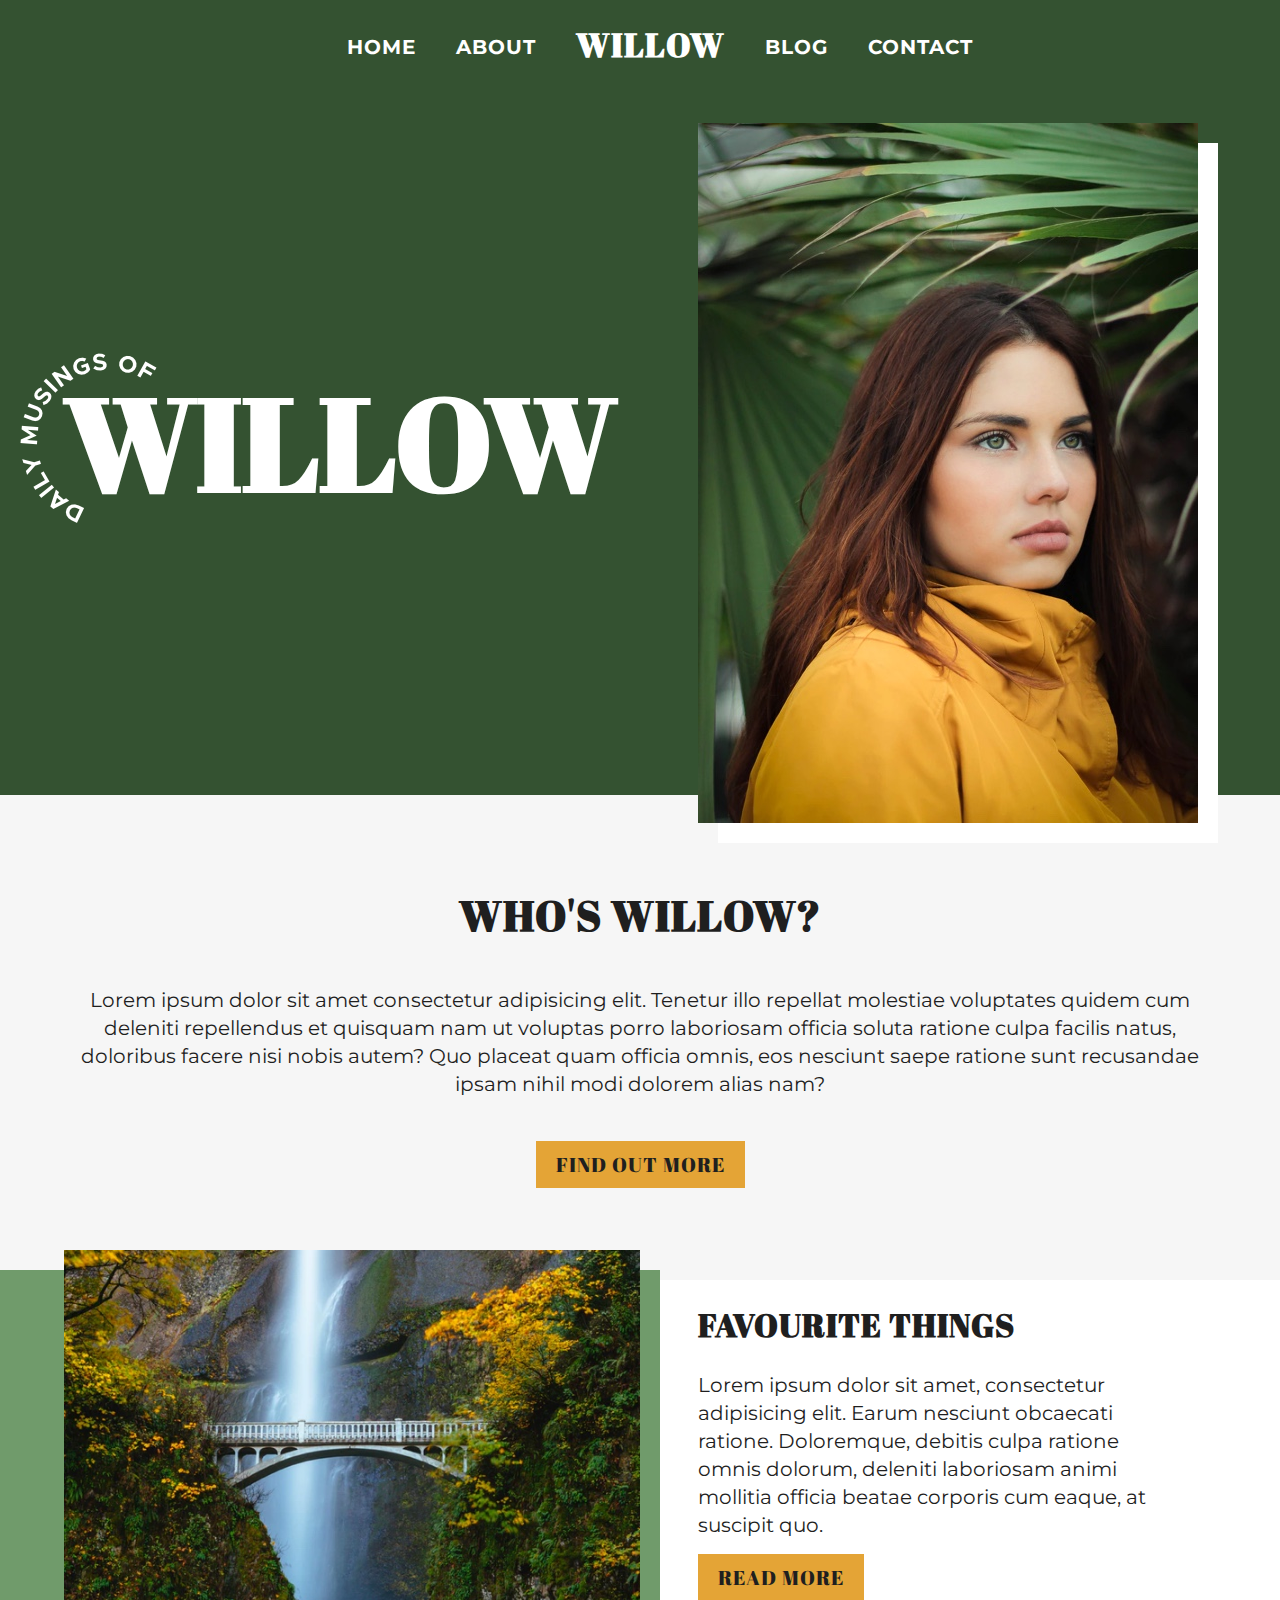
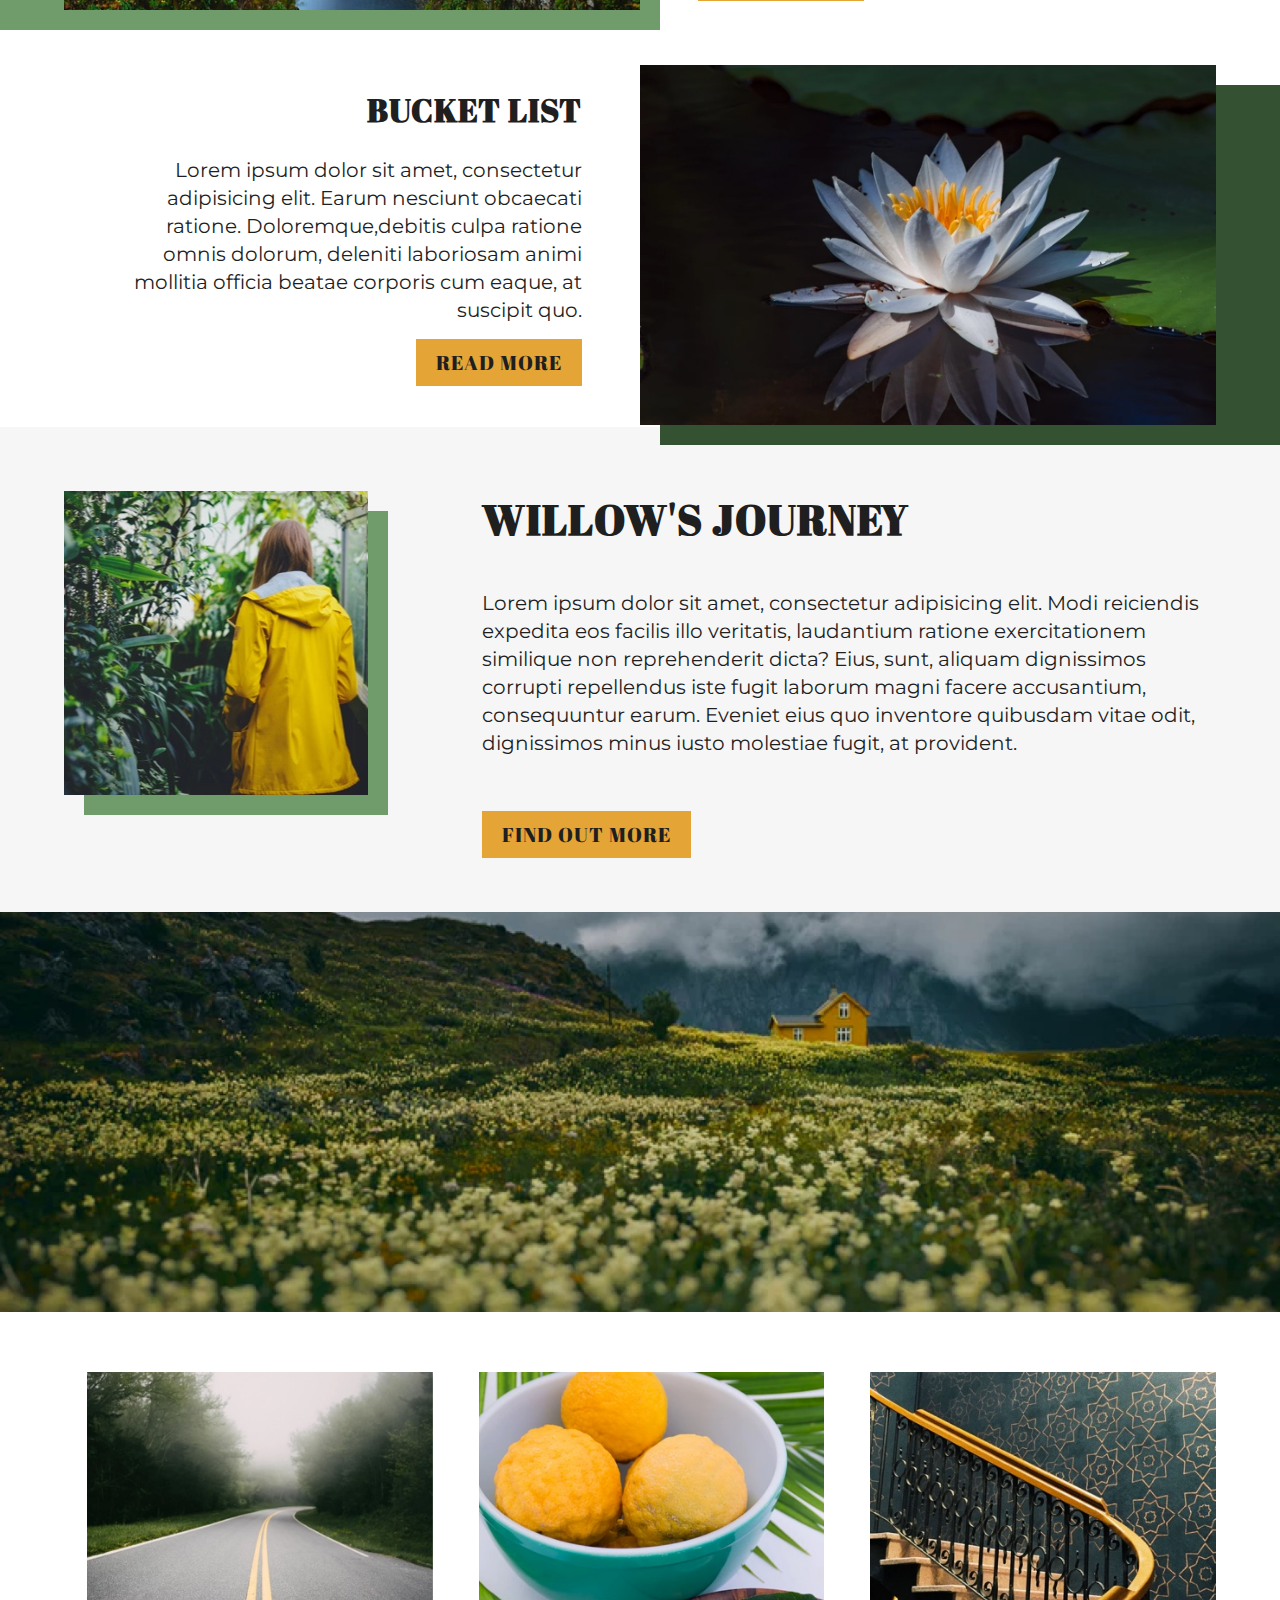
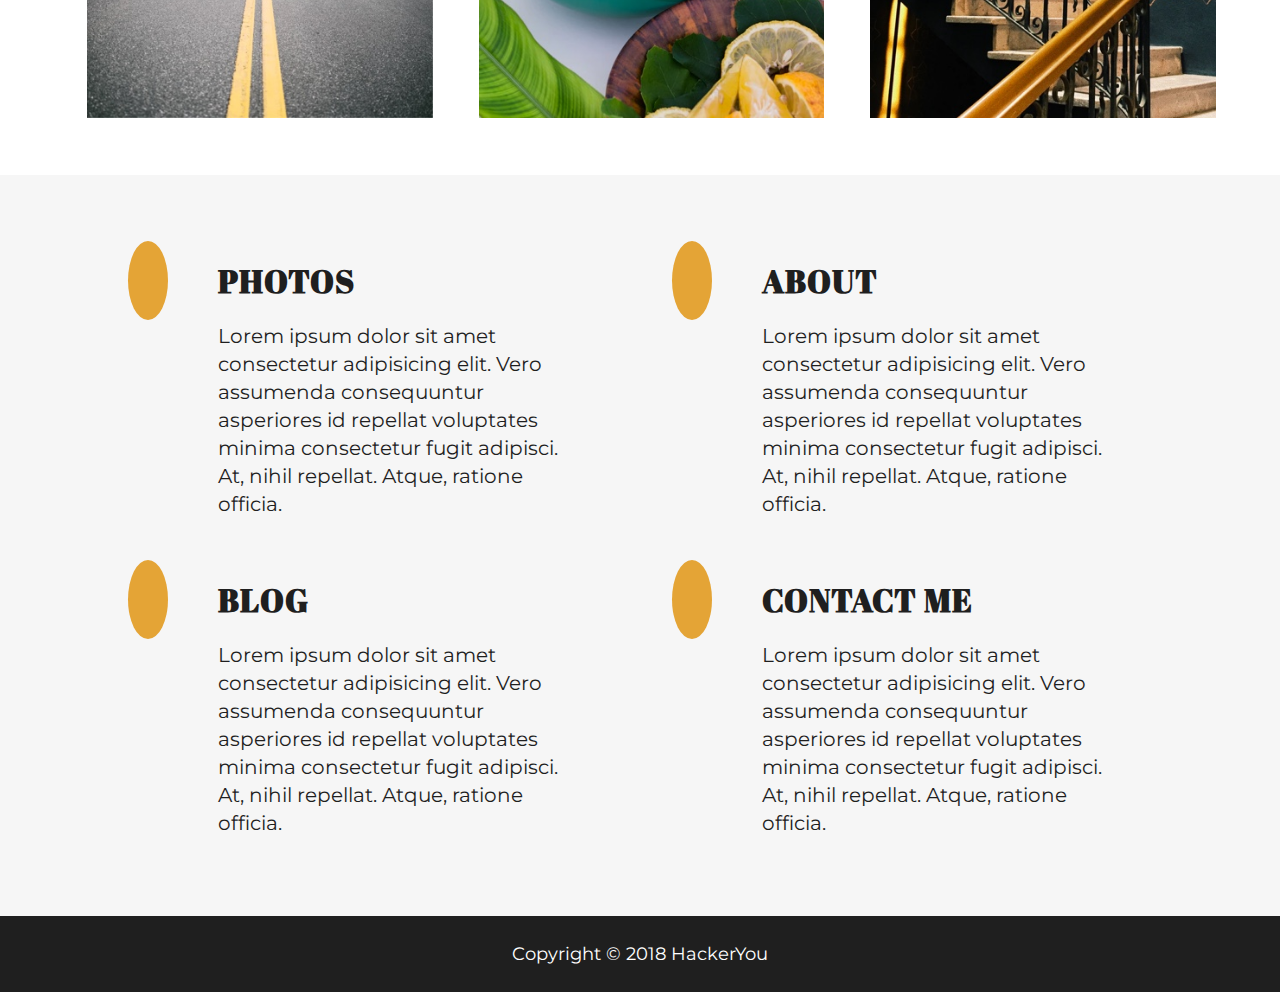
==== commit 8b3964ee: "files updated" ====
--- a/index.html
+++ b/index.html
@@ -4,10 +4,13 @@
     <meta charset="UTF-8">
     <meta name="viewport" content="width=device-width, initial-scale=1.0">
     <meta http-equiv="X-UA-Compatible" content="ie=edge">
-    <title>Willow</title>
+    <title>Willow - Home</title>
     <link rel="stylesheet" href="https://use.fontawesome.com/releases/v5.5.0/css/all.css" integrity="sha384-B4dIYHKNBt8Bc12p+WXckhzcICo0wtJAoU8YZTY5qE0Id1GSseTk6S+L3BlXeVIU" crossorigin="anonymous">
     <link href="https://fonts.googleapis.com/css?family=Abril+Fatface|Montserrat:400,700" rel="stylesheet">
     <link rel="stylesheet" href="styles/style.css">
+    <link type="image/png" href="assets/favicon-32x32.png" rel="icon">
+    <link rel="stylesheet" href="https://cdnjs.cloudflare.com/ajax/libs/animate.css/3.7.0/animate.min.css">
+    
 </head>
 <body>
 
@@ -17,22 +20,33 @@
         
         <nav class="top-nav">
             <ul class="top-nav__list">
-                <li class="top-nav__list-item"><a class="top-nav__link" href="">Home</a></li>
-                <li class="top-nav__list-item"><a class="top-nav__link" href="">About</a></li>
-                <li class="top-nav__list-item"><a class="top-nav__link--large" href="">Willow</a></li>
-                <li class="top-nav__list-item"><a class="top-nav__link" href="blog.html">Blog</a></li>
-                <li class="top-nav__list-item"><a class="top-nav__link" href="contact.html">Contact</a></li>
+                <li class="top-nav__list-item"><a class="top-nav__link top-nav__link--accent" href="index.html">Home</a></li>
+                <li class="top-nav__list-item"><a class="top-nav__link top-nav__link--accent" href="">About</a></li>
+                <li class="top-nav__list-item"><a class="top-nav__link--large" href="index.html">Willow</a></li>
+                <li class="top-nav__list-item"><a class="top-nav__link top-nav__link--accent" href="blog.html">Blog</a></li>
+                <li class="top-nav__list-item"><a class="top-nav__link top-nav__link--accent" href="contact.html">Contact</a></li>
            </ul>
         </nav>
 
+        <div class="menu-icon">
+            <a href=""><i class="fas fa-bars"></i></a>
+        </div>
+        
         <div class="mobile-logo-box">
             <h4 class="main-header__title--small">Willow</h4>
         </div>
+    
+               
+        <div class="wrapper">
+        <div class="main-header__content-box">
+                <div class="main-header__title-container">
+                    <h1 class="main-header__title--large">Willow</h1>
+                </div> 
 
-        <div class="main-header__content-box wrapper">
-            <img class="main-header__tagline" src="assets/circle-text.png" alt="website tagline indicating this website is the daily musings of Willow">
-            <h1 class="main-header__title--large">Willow</h1>
-            <img class="main-header__img" src="assets/home-image-1.jpg" alt="headshot of girl with long brown hair standing in front of bamboo-like tree leaves">  
+               <div class="main-header__image-container">
+                   <img class="main-header__img" src="assets/home-image-1.jpg" alt="headshot of girl with long brown hair standing in front of bamboo-like tree leaves">  
+               </div>
+            </div>
         </div>
     </header>
 
@@ -45,14 +59,15 @@
                 <div class="intro__content-block">
                     <h2 class="heading">Who's Willow?</h2>
                     <p class="copy copy--intro">Lorem ipsum dolor sit amet consectetur adipisicing elit. Tenetur illo repellat molestiae voluptates quidem cum deleniti repellendus et quisquam nam ut voluptas porro laboriosam officia soluta ratione culpa facilis natus, doloribus facere nisi nobis autem? Quo placeat quam officia omnis, eos nesciunt saepe ratione sunt recusandae ipsam nihil modi dolorem alias nam?</p>
-                    <a href="#" class="button">Find Out More</a>
+                    <a href="#" class="button animated pulse">Find Out More</a>
                 </div>
             </div>
         </section> 
 
 <!-- EDITORIAL SECTION ------------------------------------------------->
 
-        <section class="editorial">           
+        <section class="editorial">  
+            <div class="wrapper">                   
                 <div class="editorial__row editorial__row--row1">
                     <div class="editorial__img-box">
                         <img class="editorial__image editorial__image--light-green" src="assets/home-image-2.jpg" alt="scenic photograph of bridge with waterfall in background">
@@ -75,7 +90,8 @@
                         <p class="copy copy__editorial">Lorem ipsum dolor sit amet, consectetur adipisicing elit. Earum nesciunt obcaecati ratione. Doloremque,debitis culpa ratione omnis dolorum, deleniti laboriosam animi mollitia officia beatae corporis cum eaque, at suscipit quo.</p>
                         <a href="" class="button">Read More</a>
                     </div>            
-                </div>                      
+                </div>  
+            </div>
         </section>
 
 
@@ -103,11 +119,14 @@
             <div class="gallery__hero">
                 <img src="assets/home-image-5.jpg" alt="panoramic scene of a meadow of flowers with a house in background near cloudy mountains" class="gallery__image--large">
             </div>
+
+        <div class="wrapper">
             <div class="gallery__wrapper">
                 <img src="assets/home-image-6.jpg" alt="image of empty winding highway road" class="gallery__image">
                 <img src="assets/home-image-7.jpg" alt="close up image of a bowl of lemons on a table" class="gallery__image">
                 <img src="assets/home-image-8.jpg" alt="photo of winding staircase with star-pattern wallpaper on walls" class="gallery__image">
             </div>
+        </div>
         </section>   
     </main>
 
--- a/styles/style.css
+++ b/styles/style.css
@@ -155,8 +155,8 @@
   font-family: 'Abril Fatface', serif;
   color: #fff;
   text-transform: uppercase;
-  font-size: 100px;
-  font-size: 10rem; }
+  font-size: 130px;
+  font-size: 13rem; }
 
 .page-heading {
   font-family: 'Abril Fatface', serif;
@@ -197,7 +197,7 @@
   color: #1f1f1f;
   font-size: 20px;
   font-size: 2rem;
-  line-height: 2.6rem; }
+  line-height: 2.8rem; }
 
 .button {
   font-family: 'Abril Fatface', serif;
@@ -209,10 +209,18 @@
   background: #e4a436;
   text-decoration: none;
   padding: 10px 20px;
-  text-align: center; }
+  text-align: center;
+  border: none; }
+  .button:hover {
+    font-size: 25px;
+    font-size: 2.5rem;
+    -webkit-transition: 0.3s ease;
+    -o-transition: 0.3s ease;
+    transition: 0.3s ease; }
 
 .main {
-  background: #f6f6f6; }
+  background: #f6f6f6;
+  padding-bottom: 5%; }
 
 .wrapper {
   max-width: 1280px;
@@ -249,6 +257,13 @@
     color: #fff;
     font-weight: 700;
     padding: 0 20px; }
+    .top-nav__link--accent:hover {
+      color: #e4a436;
+      font-size: 23px;
+      font-size: 2.3rem;
+      -webkit-transition: 0.3s ease;
+      -o-transition: 0.3s ease;
+      transition: 0.3s ease; }
   .top-nav__link--large {
     font-family: 'Abril Fatface', serif;
     color: #fff;
@@ -259,28 +274,98 @@
 .mobile-logo-box {
   display: none; }
 
+.menu-icon {
+  display: none; }
+
+@media (max-width: 480px) {
+  .top-nav {
+    display: none; }
+  .mobile-logo-box {
+    display: block;
+    text-align: center;
+    margin: 0;
+    font-family: 'Abril Fatface', serif;
+    color: #fff;
+    text-transform: uppercase;
+    font-size: 60px;
+    font-size: 6rem; }
+    .mobile-logo-box .main-header__title--small {
+      margin: 0; }
+  .menu-icon {
+    display: block;
+    position: absolute;
+    font-size: 5rem;
+    top: 20px;
+    right: 20px; }
+  .menu-icon i {
+    color: white; } }
+
 .main-header {
   background: #345231; }
   .main-header__content-box {
     display: -webkit-box;
     display: -ms-flexbox;
     display: flex;
+    justify-items: center; }
+  .main-header__title-container {
+    width: 45%;
+    display: inline-block;
+    margin-top: 15%; }
+  .main-header__title--large {
+    display: inline-block;
     position: relative; }
-  .main-header__tagline {
+  .main-header .main-header__title--large::before {
+    content: "";
     position: absolute;
-    top: 40%;
-    left: -3%; }
+    width: 100%;
+    height: 100%;
+    background: url(/assets/circle-text.png) no-repeat;
+    top: 0%;
+    left: -8%; }
+  .main-header__image-container {
+    width: 45%;
+    display: inline-block;
+    margin-left: 2%; }
   .main-header__img {
     -webkit-box-shadow: 20px 20px 0 #fff;
     box-shadow: 20px 20px 0 #fff;
     position: relative;
     top: 30px; }
+
+@media (max-width: 1390px) {
+  .main-header__image-container {
+    margin-left: 10%; } }
+
+@media (max-width: 1175px) {
+  .main-header__image-container {
+    margin-left: 15%; } }
+
+@media (max-width: 1080px) {
+  .main-header__image-container {
+    margin-left: 20%; }
+  .main-header__title-container {
+    margin-left: 10%;
+    margin-top: 5%; } }
+
+@media (max-width: 990px) {
+  .main-header__content-box {
+    -ms-flex-wrap: wrap;
+    flex-wrap: wrap; }
+  .main-header__image-container,
+  .main-header__title-container {
+    width: 100%;
+    text-align: center;
+    margin: 0; }
   .main-header__title--large {
-    margin: auto; }
-  .main-header__title--large, .main-header__img {
-    -webkit-box-flex: 1;
-    -ms-flex: 1 0 auto;
-    flex: 1 0 auto; }
+    margin: 40px; } }
+
+@media (max-width: 768px) {
+  .main-header__title-container {
+    height: 50%; } }
+
+@media (max-width: 480px) {
+  .main-header__title--large {
+    display: none; } }
 
 .intro,
 .journey,
@@ -304,57 +389,50 @@
     align-content: space-between;
     padding: 8% 0 8% 0; }
 
-.intro {
-  height: 60vh; }
-
 .copy--intro {
-  margin: 0;
   padding: 2% 0; }
 
 .editorial {
-  margin-bottom: 3%; }
+  background: white; }
 
 .editorial__row {
   display: -webkit-box;
   display: -ms-flexbox;
   display: flex; }
+  .editorial__row .editorial__content,
+  .editorial__row .editorial__img-box {
+    width: 50%; }
 
 .editorial__row--row2 {
   -webkit-box-orient: horizontal;
   -webkit-box-direction: reverse;
   -ms-flex-direction: row-reverse;
-  flex-direction: row-reverse; }
-
-.editorial__content,
-.editorial__img-box {
-  -ms-flex-preferred-size: 50%;
-  flex-basis: 50%; }
-
-.editorial__content {
+  flex-direction: row-reverse;
+  margin-top: 2%; }
+
+.editorial__content--row1 {
   padding: 2% 5%;
-  margin-top: 4%; }
+  text-align: left; }
 
 .editorial__content--row2 {
-  text-align: right; }
+  text-align: right;
+  padding: 2% 5%; }
 
 .copy__editorial {
-  padding: 2% 0 2% 0; }
+  padding: 1% 0; }
 
 .editorial__image {
   position: relative; }
   .editorial__image--light-green {
     -webkit-box-shadow: 20px 20px 0 #709b6b, -250px 20px 0 #709b6b;
     box-shadow: 20px 20px 0 #709b6b, -250px 20px 0 #709b6b;
-    top: -50px;
-    margin-left: 20%; }
+    top: -30px; }
   .editorial__image--dark-green {
     -webkit-box-shadow: 250px 20px 0 #345231, 20px 20px 0 #345231;
-    box-shadow: 250px 20px 0 #345231, 20px 20px 0 #345231;
-    bottom: -75px; }
+    box-shadow: 250px 20px 0 #345231, 20px 20px 0 #345231; }
 
 .journey {
-  padding: 8% 0;
-  margin: 0; }
+  padding: 5% 0; }
 
 .journey-container {
   display: -webkit-box;
@@ -366,30 +444,31 @@
     width: 65%;
     margin-left: 2%; }
   .journey-container .copy--journey {
-    padding: 1% 0 4% 0; }
+    padding: 3% 0 6% 0; }
 
 .journey-container__image-box--image {
   -webkit-box-shadow: 20px 20px 0 #709b6b;
   box-shadow: 20px 20px 0 #709b6b; }
 
+.gallery {
+  background: white;
+  margin: 0; }
+
 .gallery__hero {
-  width: 100%;
-  height: 50vh; }
+  width: 100%; }
   .gallery__hero .gallery__image--large {
     width: 100%; }
 
 .gallery__wrapper {
   display: -webkit-box;
   display: -ms-flexbox;
-  display: flex;
-  margin: 5% 10%;
-  padding: 5% 0 0 0; }
+  display: flex; }
   .gallery__wrapper .gallery__image {
-    width: 33%;
-    margin-right: 2%; }
+    width: 30%;
+    margin: 5% 2%; }
 
 .footer {
-  padding: 5%; }
+  padding: 0 5% 3% 10%; }
   .footer .footer__row {
     display: -webkit-box;
     display: -ms-flexbox;
@@ -443,12 +522,12 @@
 .page-heading {
   margin: 0;
   position: relative;
-  bottom: -30px; }
+  bottom: -27px; }
 
 .content-frame {
   background: #fff;
   margin: 0% 2% 2% 2%;
-  padding: 0 5%; }
+  padding: 3%; }
 
 .page-container {
   display: -webkit-box;
@@ -464,7 +543,7 @@
     color: #709b6b;
     font-weight: bold; }
   .page-container .sidebar__link-list {
-    padding-left: 5%; }
+    padding-left: 10%; }
   .page-container .sidebar__link {
     text-decoration: none;
     padding-left: 2%; }
@@ -503,8 +582,8 @@
 .form__input {
   background: #fff;
   border: none;
-  margin: 3%;
-  width: 45%;
+  margin: 3% 2%;
+  width: 50%;
   padding: 40px 80px; }
 
 .form-comment {
@@ -512,17 +591,52 @@
   width: 73%;
   margin-left: 26%; }
 
-button {
-  display: block;
-  margin: 2% 0 2% 25%;
-  width: 75%; }
+.button-box--blog {
+  width: 73%;
+  background: #e4a436;
+  text-align: center;
+  border: none;
+  margin: 2% 0  0 26%; }
+
+.button-box--contact {
+  width: 94%;
+  background: #e4a436;
+  margin: 2% 0 0 3%;
+  text-align: center; }
 
 input, textarea {
   font-family: 'Montserrat', sans-serif;
   color: #1f1f1f;
-  font-size: 20px;
-  font-size: 2rem;
-  padding: 40px 80px; }
+  font-size: 15px;
+  font-size: 1.5rem;
+  padding: 40px 90px; }
 
 textarea {
   color: #888888; }
+
+.icon-list--green {
+  color: #345231;
+  padding: 15px 10px;
+  font-size: 2rem; }
+
+.address-block__copy, .address-block__copy--bold {
+  font-family: 'Montserrat', sans-serif;
+  color: #1f1f1f;
+  font-size: 14px;
+  font-size: 1.4rem;
+  line-height: 2.3rem; }
+
+.address-block__copy--bold {
+  font-weight: bold; }
+
+.contact-box {
+  width: 30%;
+  margin-top: 20px; }
+
+.flex-form__contact {
+  margin: 0 5%; }
+
+.form-message {
+  border: none;
+  width: 94%;
+  margin-left: 3%; }
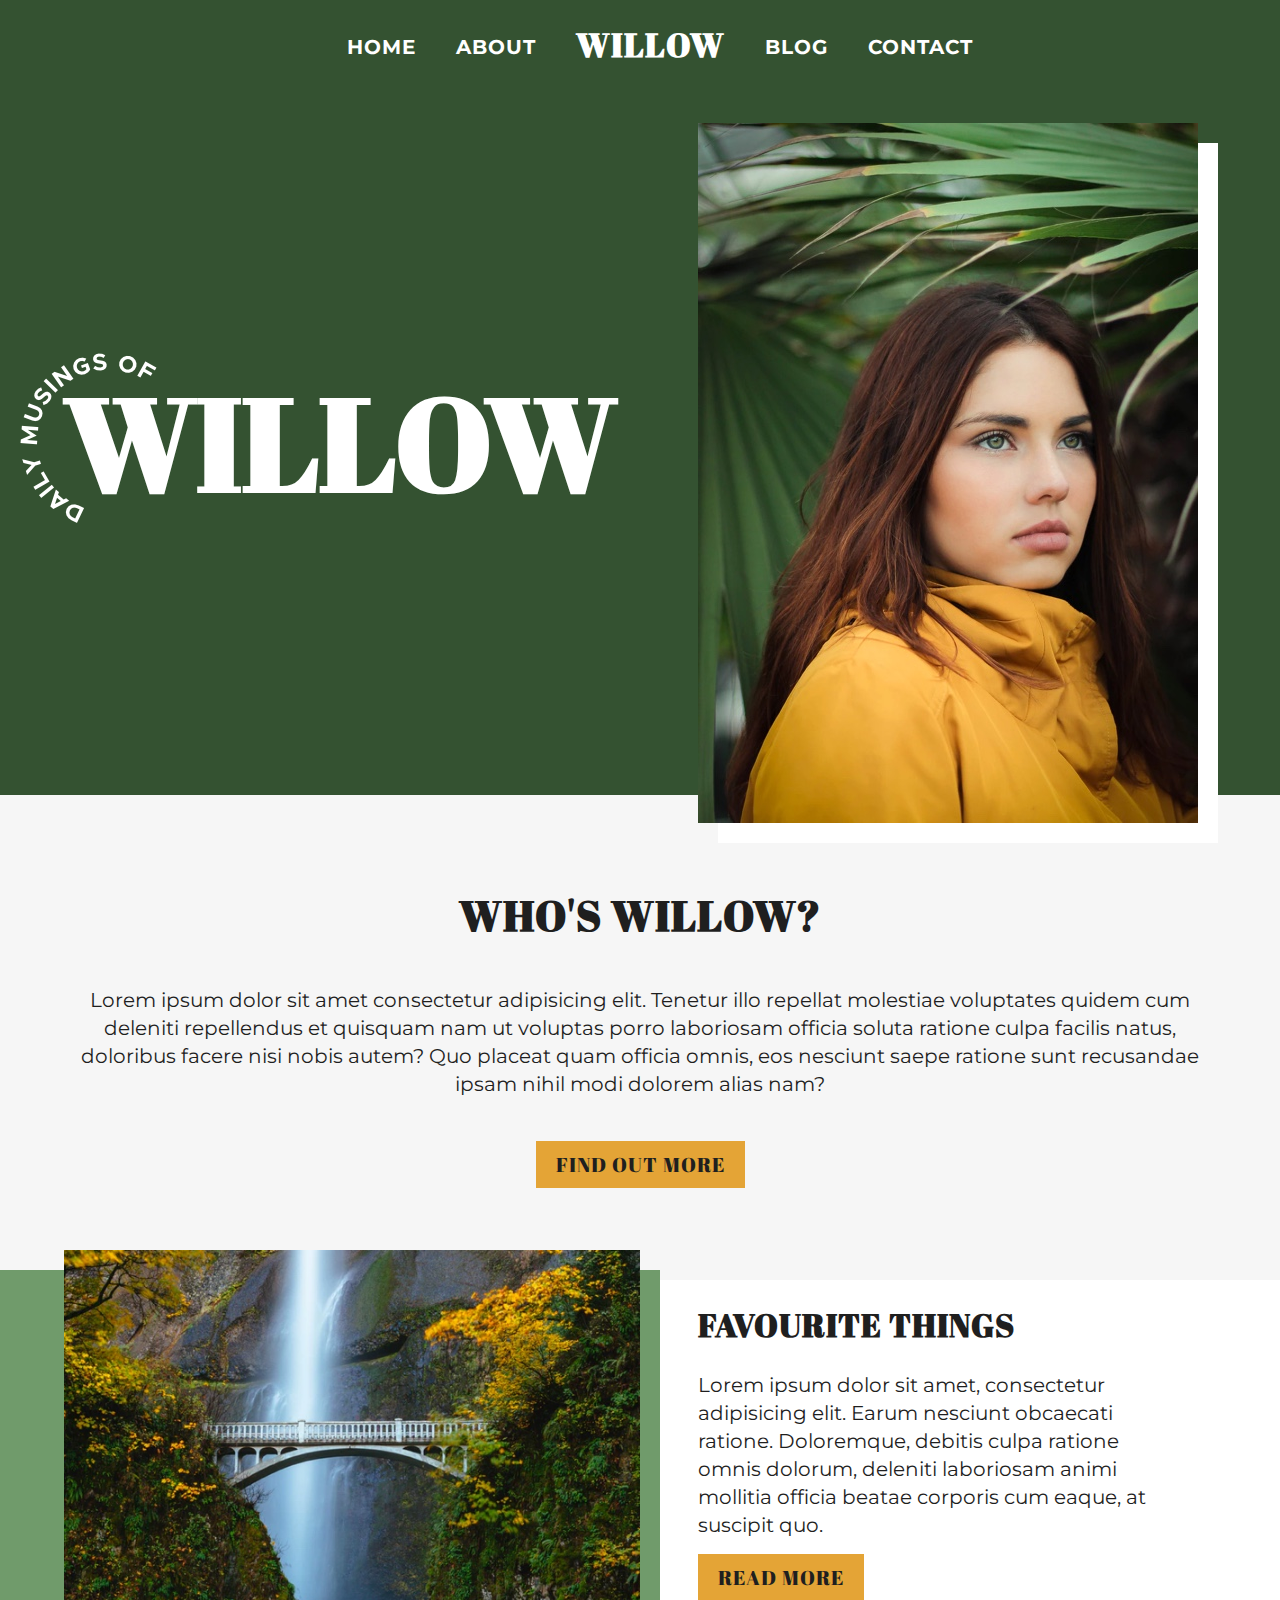
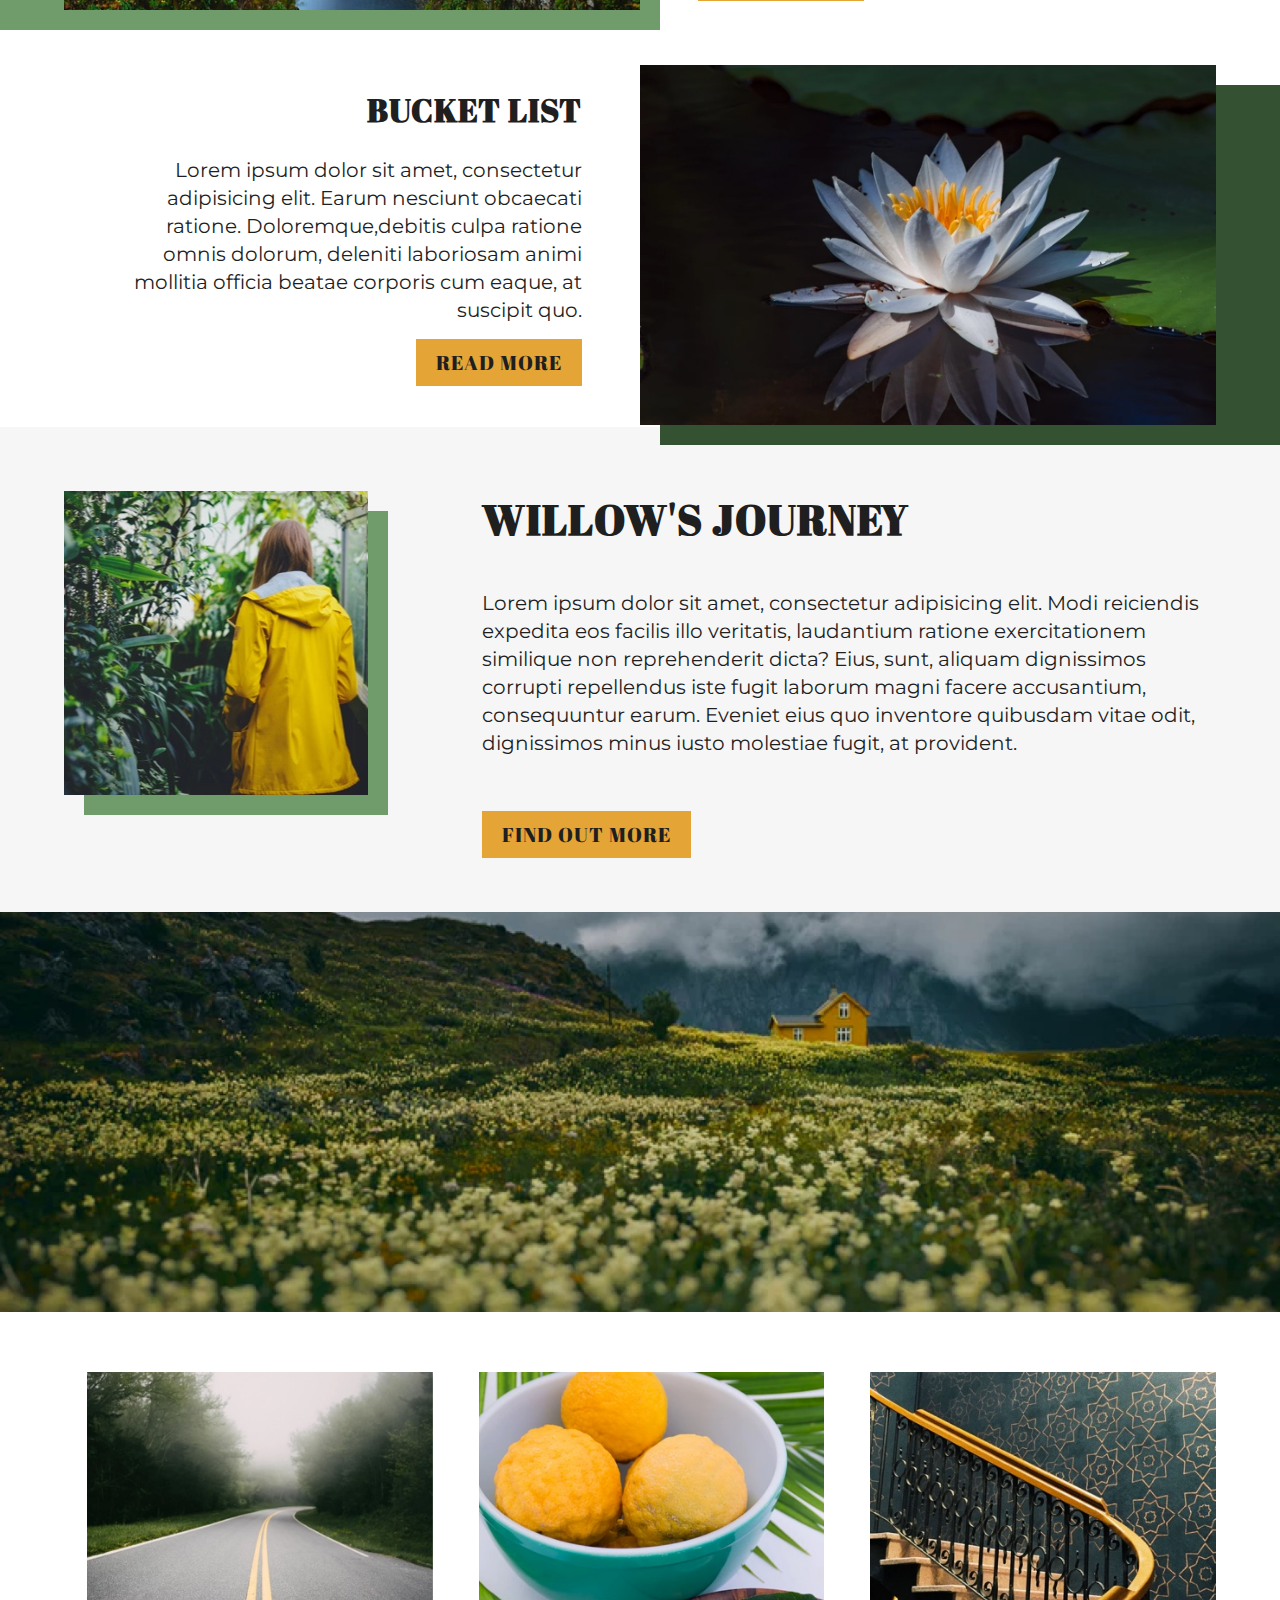
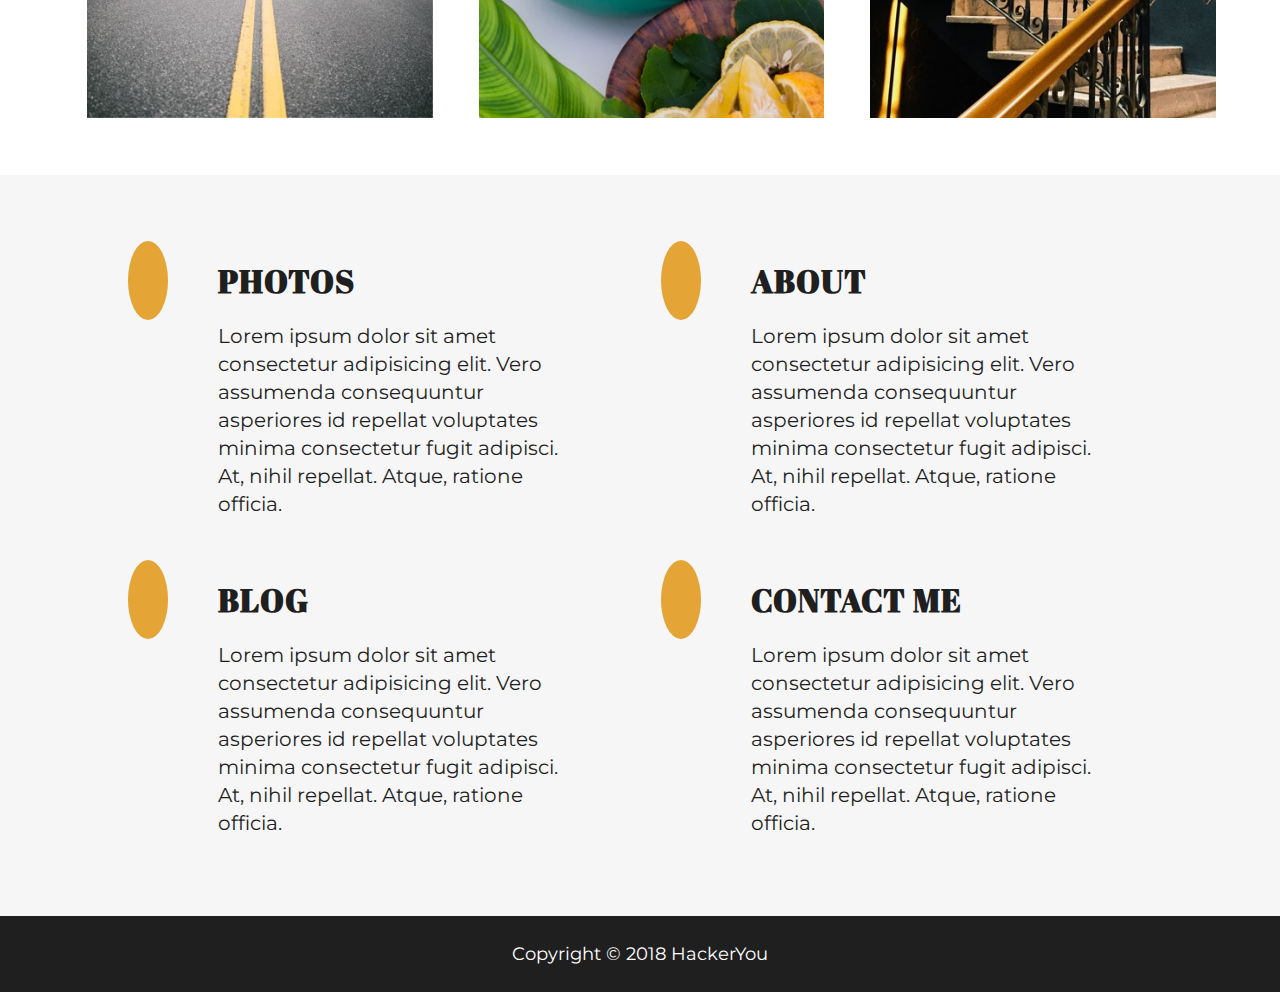
==== commit b48f314f: "final updates completed for responsiveness" ====
--- a/index.html
+++ b/index.html
@@ -17,24 +17,25 @@
     <!-- HEADER SECTION ------------------------------------------------>
 
     <header class="main-header">
-        
-        <nav class="top-nav">
-            <ul class="top-nav__list">
-                <li class="top-nav__list-item"><a class="top-nav__link top-nav__link--accent" href="index.html">Home</a></li>
-                <li class="top-nav__list-item"><a class="top-nav__link top-nav__link--accent" href="">About</a></li>
-                <li class="top-nav__list-item"><a class="top-nav__link--large" href="index.html">Willow</a></li>
-                <li class="top-nav__list-item"><a class="top-nav__link top-nav__link--accent" href="blog.html">Blog</a></li>
-                <li class="top-nav__list-item"><a class="top-nav__link top-nav__link--accent" href="contact.html">Contact</a></li>
-           </ul>
-        </nav>
+        <div class="wrapper">
+            
+            <nav class="top-nav">
+                <ul class="top-nav__list">
+                    <li class="top-nav__list-item"><a class="top-nav__link top-nav__link--accent" href="index.html">Home</a></li>
+                    <li class="top-nav__list-item"><a class="top-nav__link top-nav__link--accent" href="">About</a></li>
+                    <li class="top-nav__list-item"><a class="top-nav__link--large" href="index.html">Willow</a></li>
+                    <li class="top-nav__list-item"><a class="top-nav__link top-nav__link--accent" href="blog.html">Blog</a></li>
+                    <li class="top-nav__list-item"><a class="top-nav__link top-nav__link--accent" href="contact.html">Contact</a></li>
+               </ul>
+            </nav>
+    
+            <div class="menu-icon">
+                <a href=""><i class="fas fa-bars"></i></a>
+            </div>
+            
 
-        <div class="menu-icon">
-            <a href=""><i class="fas fa-bars"></i></a>
         </div>
         
-        <div class="mobile-logo-box">
-            <h4 class="main-header__title--small">Willow</h4>
-        </div>
     
                
         <div class="wrapper">
--- a/styles/style.css
+++ b/styles/style.css
@@ -277,20 +277,9 @@
 .menu-icon {
   display: none; }
 
-@media (max-width: 480px) {
+@media (max-width: 700px) {
   .top-nav {
     display: none; }
-  .mobile-logo-box {
-    display: block;
-    text-align: center;
-    margin: 0;
-    font-family: 'Abril Fatface', serif;
-    color: #fff;
-    text-transform: uppercase;
-    font-size: 60px;
-    font-size: 6rem; }
-    .mobile-logo-box .main-header__title--small {
-      margin: 0; }
   .menu-icon {
     display: block;
     position: absolute;
@@ -298,7 +287,18 @@
     top: 20px;
     right: 20px; }
   .menu-icon i {
-    color: white; } }
+    color: white; }
+  .main-header__title--large::before {
+    display: none; }
+  .main-header__title--large {
+    font-size: 90px;
+    font-size: 9rem;
+    padding-top: 50px; } }
+
+@media (max-width: 480px) {
+  .main-header__title--large {
+    font-size: 60px;
+    font-size: 6rem; } }
 
 .main-header {
   background: #345231; }
@@ -359,12 +359,8 @@
   .main-header__title--large {
     margin: 40px; } }
 
-@media (max-width: 768px) {
-  .main-header__title-container {
-    height: 50%; } }
-
 @media (max-width: 480px) {
-  .main-header__title--large {
+  .main-header__image-container {
     display: none; } }
 
 .intro,
@@ -431,6 +427,18 @@
     -webkit-box-shadow: 250px 20px 0 #345231, 20px 20px 0 #345231;
     box-shadow: 250px 20px 0 #345231, 20px 20px 0 #345231; }
 
+@media (max-width: 999px) {
+  .editorial__row {
+    -webkit-box-orient: vertical;
+    -webkit-box-direction: normal;
+    -ms-flex-direction: column;
+    flex-direction: column; }
+  .editorial__row .editorial__content,
+  .editorial__row .editorial__img-box {
+    width: 100%; }
+  .editorial__content {
+    padding: 5%; } }
+
 .journey {
   padding: 5% 0; }
 
@@ -450,6 +458,31 @@
   -webkit-box-shadow: 20px 20px 0 #709b6b;
   box-shadow: 20px 20px 0 #709b6b; }
 
+@media (max-width: 1020px) {
+  .journey-container .journey-container__content-box {
+    margin-left: 10%; } }
+
+@media (max-width: 835px) {
+  .journey-container {
+    display: block;
+    width: 100%; }
+  .journey-container .journey-container__content-box {
+    margin: 0 auto; }
+  .journey-container__image-box {
+    text-align: center;
+    margin: 2% auto; }
+  .journey-container__image-box--image {
+    display: block;
+    width: 100%; }
+  .journey-container__content-box {
+    text-align: center;
+    padding-top: 2%; } }
+
+@media (max-width: 768px) {
+  .journey-container .journey-container__content-box {
+    margin: 0;
+    width: 100%; } }
+
 .gallery {
   background: white;
   margin: 0; }
@@ -467,17 +500,26 @@
     width: 30%;
     margin: 5% 2%; }
 
+@media (max-width: 768px) {
+  .gallery__wrapper {
+    display: block; }
+  .gallery__wrapper .gallery__image {
+    width: 100%;
+    margin: 0; } }
+
 .footer {
   padding: 0 5% 3% 10%; }
   .footer .footer__row {
     display: -webkit-box;
     display: -ms-flexbox;
-    display: flex; }
+    display: flex;
+    -ms-flex-wrap: wrap;
+    flex-wrap: wrap; }
     .footer .footer__row .footer__content {
       display: -webkit-box;
       display: -ms-flexbox;
       display: flex;
-      width: 50%;
+      width: 43%;
       -webkit-box-align: baseline;
       -ms-flex-align: baseline;
       align-items: baseline;
@@ -506,6 +548,10 @@
     color: #fff;
     text-align: center; }
 
+@media (max-width: 768px) {
+  .footer .footer__row .footer__content {
+    width: 100%; } }
+
 .secondary-header {
   background-image: url(/assets/blog-image-1.jpg);
   background-repeat: no-repeat;
@@ -519,6 +565,17 @@
   -ms-flex-direction: column-reverse;
   flex-direction: column-reverse; }
 
+@media (max-width: 700px) {
+  .secondary-header {
+    height: 30vh; } }
+
+@media (max-width: 580px) {
+  .page-heading {
+    font-size: 60px;
+    font-size: 6rem; }
+  .secondary-header {
+    height: 25vh; } }
+
 .page-heading {
   margin: 0;
   position: relative;
@@ -533,6 +590,8 @@
   display: -webkit-box;
   display: -ms-flexbox;
   display: flex;
+  -ms-flex-wrap: wrap;
+  flex-wrap: wrap;
   padding-top: 5%; }
   .page-container .sidebar {
     width: 25%; }
@@ -558,10 +617,13 @@
   .page-container .blog__entry {
     display: -webkit-box;
     display: -ms-flexbox;
-    display: flex; }
+    display: flex;
+    -ms-flex-wrap: wrap;
+    flex-wrap: wrap; }
   .page-container .blog__entry--image-box {
-    width: 15%;
-    padding: 5% 0 5% 0; }
+    width: 10%;
+    padding: 5% 0 5% 0;
+    margin-right: 5%; }
   .page-container .blog__entry--copy {
     width: 80%; }
   .page-container .blog-subhead {
@@ -570,10 +632,24 @@
   .page-container .blog-subtext {
     margin-top: 2%; }
 
+@media (max-width: 768px) {
+  .page-container .sidebar {
+    width: 100%; }
+  .page-container .sidebar__box {
+    margin: 0 auto; }
+  .page-container .sidebar__box {
+    text-align: center; }
+  .page-container .sidebar__link-list {
+    padding: 0; }
+  .page-container .blog {
+    width: 100%; } }
+
 .flex-form {
   display: -webkit-box;
   display: -ms-flexbox;
   display: flex;
+  -ms-flex-wrap: wrap;
+  flex-wrap: wrap;
   -webkit-box-pack: center;
   -ms-flex-pack: center;
   justify-content: center;
@@ -583,8 +659,7 @@
   background: #fff;
   border: none;
   margin: 3% 2%;
-  width: 50%;
-  padding: 40px 80px; }
+  width: 100%; }
 
 .form-comment {
   border: none;
@@ -609,10 +684,19 @@
   color: #1f1f1f;
   font-size: 15px;
   font-size: 1.5rem;
-  padding: 40px 90px; }
+  padding: 40px 80px; }
 
 textarea {
   color: #888888; }
+
+@media (max-width: 768px) {
+  .flex-form {
+    margin-left: 0; }
+  .form__input,
+  .form-comment,
+  .button-box--blog {
+    width: 100%;
+    margin-left: 0; } }
 
 .icon-list--green {
   color: #345231;
@@ -640,3 +724,10 @@
   border: none;
   width: 94%;
   margin-left: 3%; }
+
+@media (max-width: 1185px) {
+  .contact-box {
+    width: 100%;
+    text-align: center; }
+  .flex-form__contact {
+    margin: 0 auto; } }
